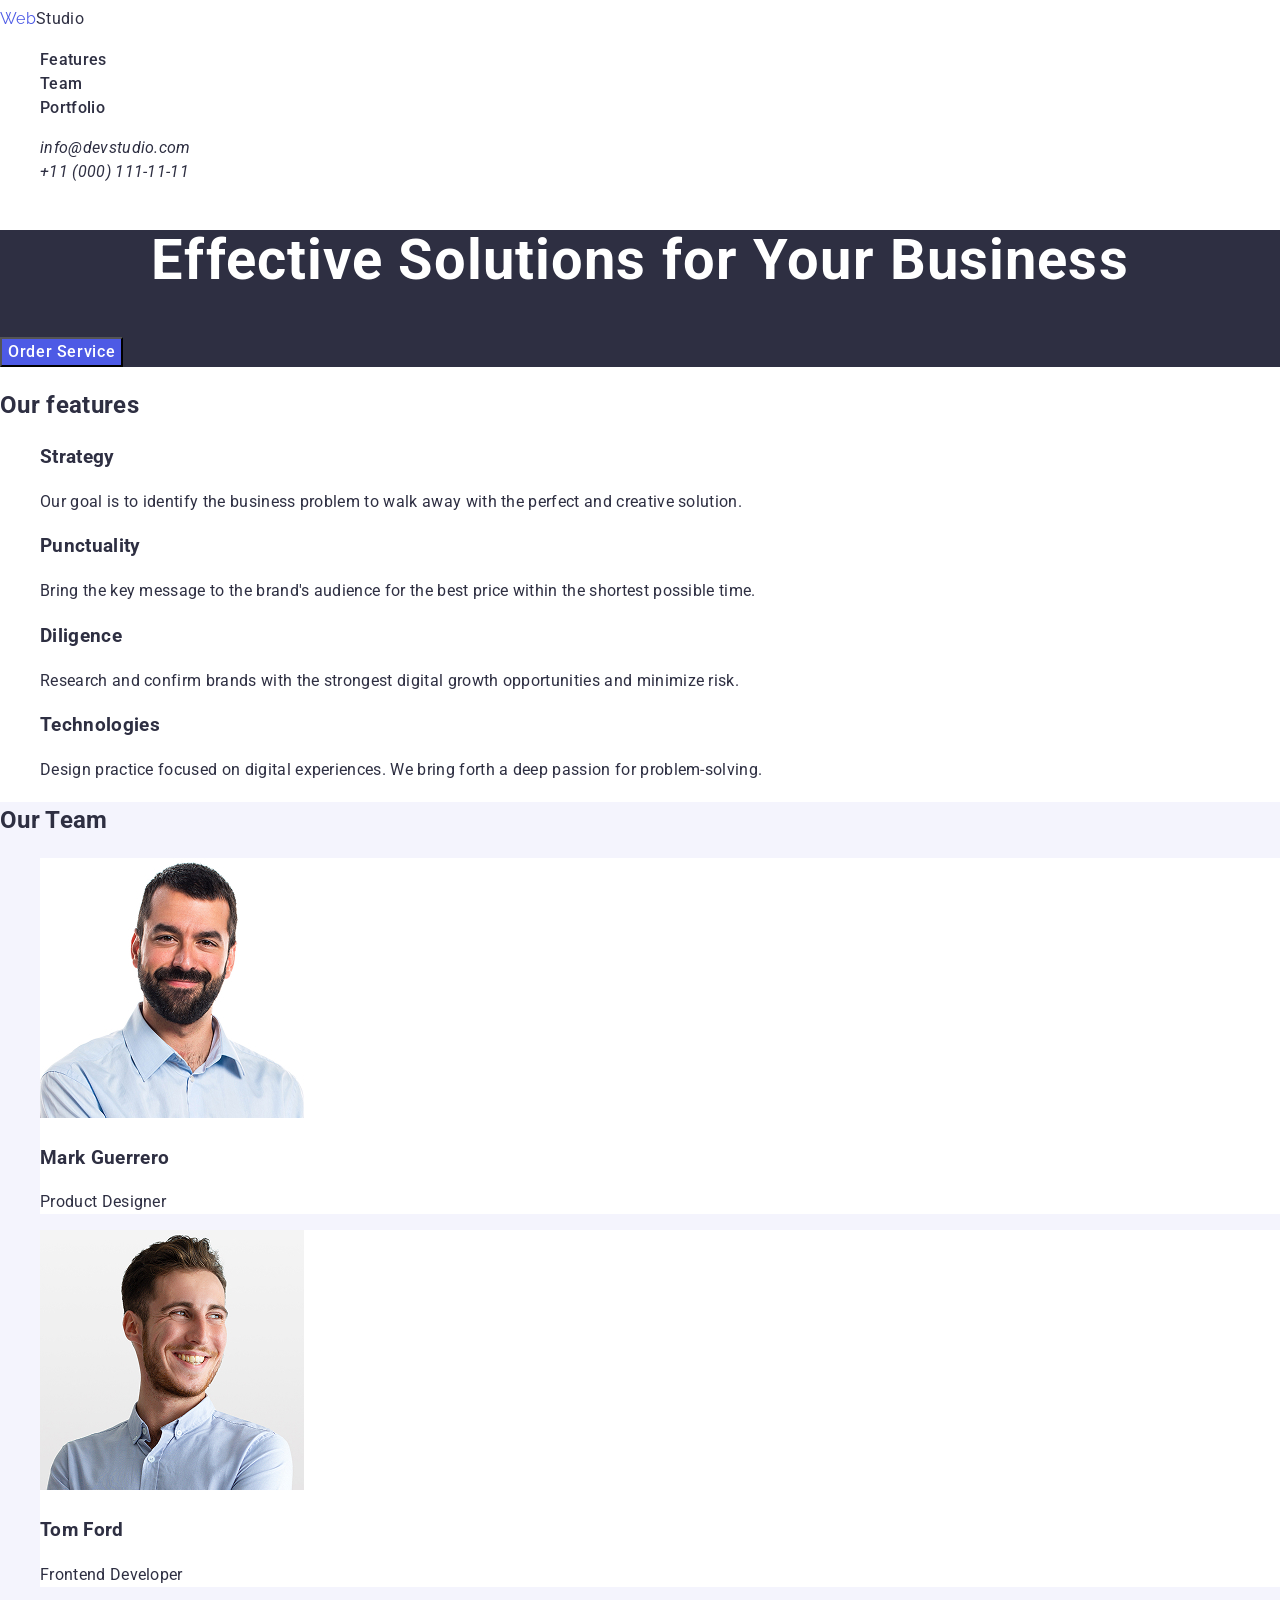
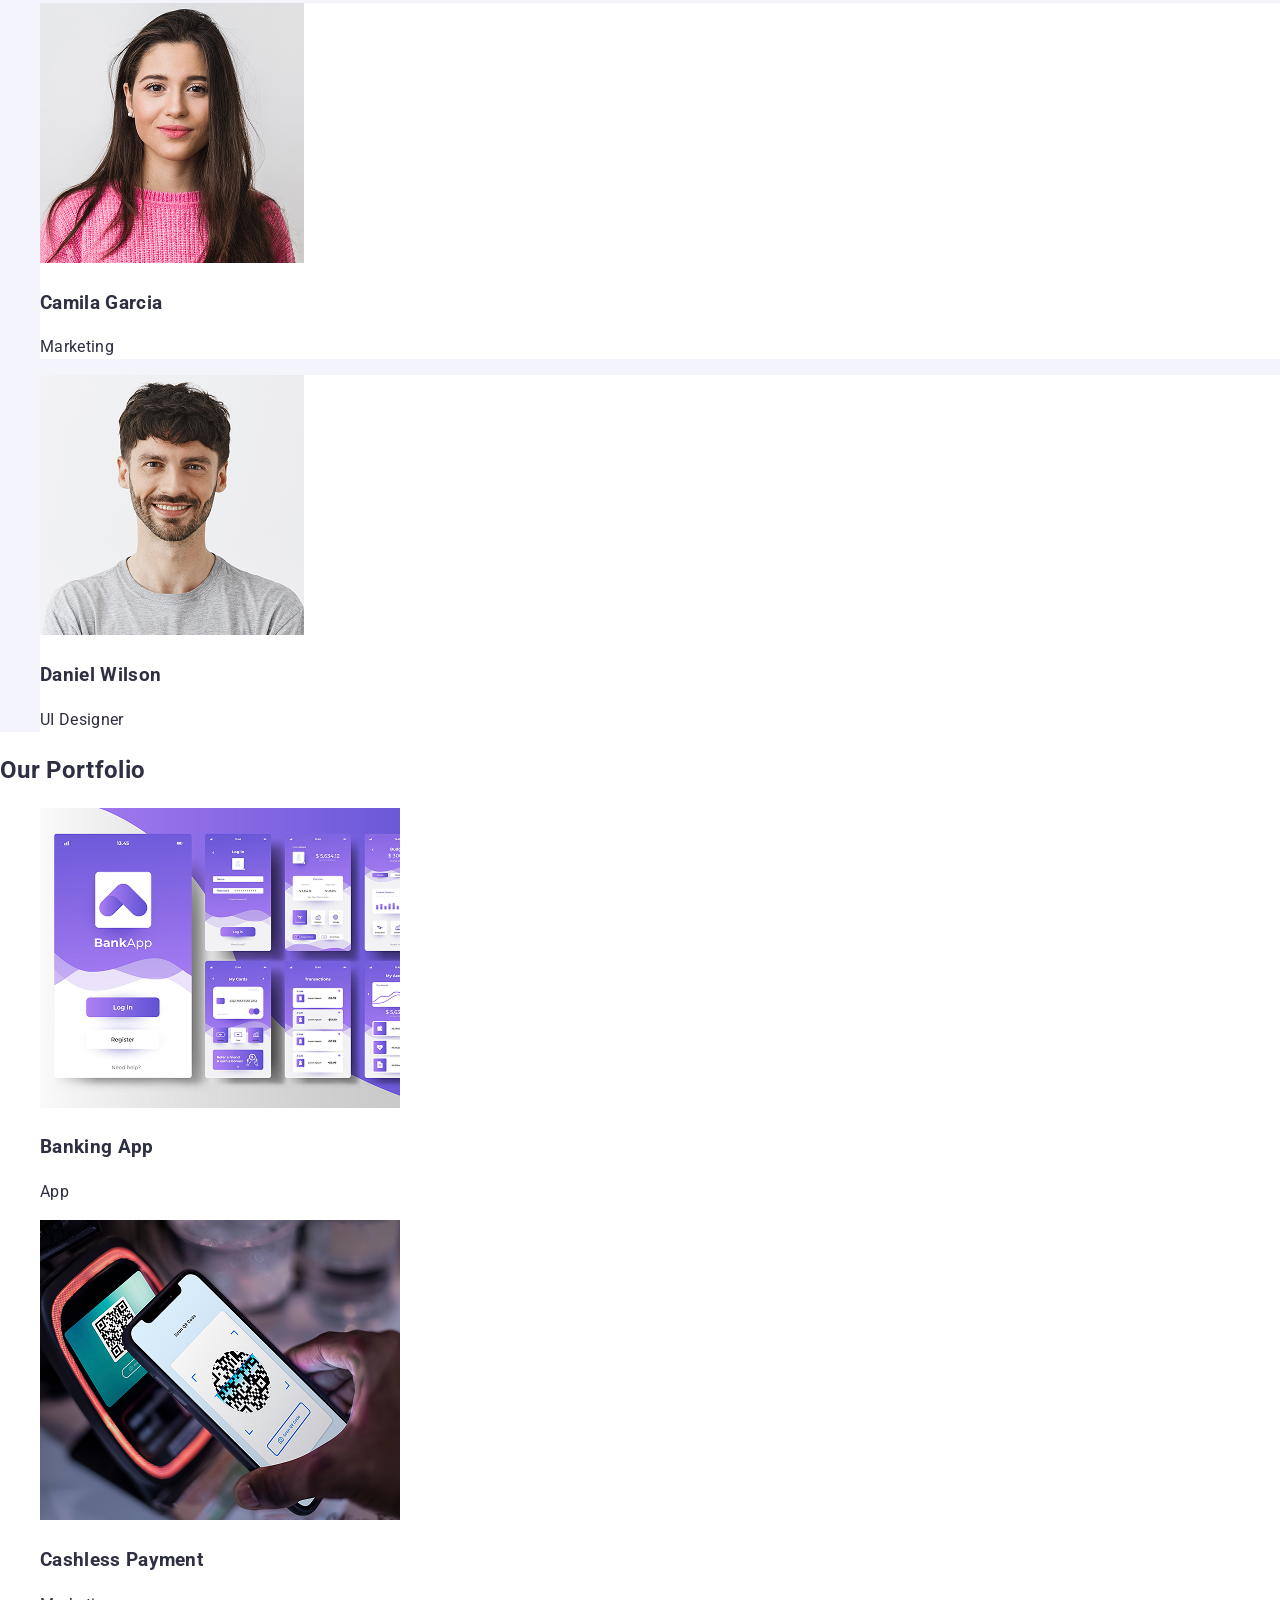
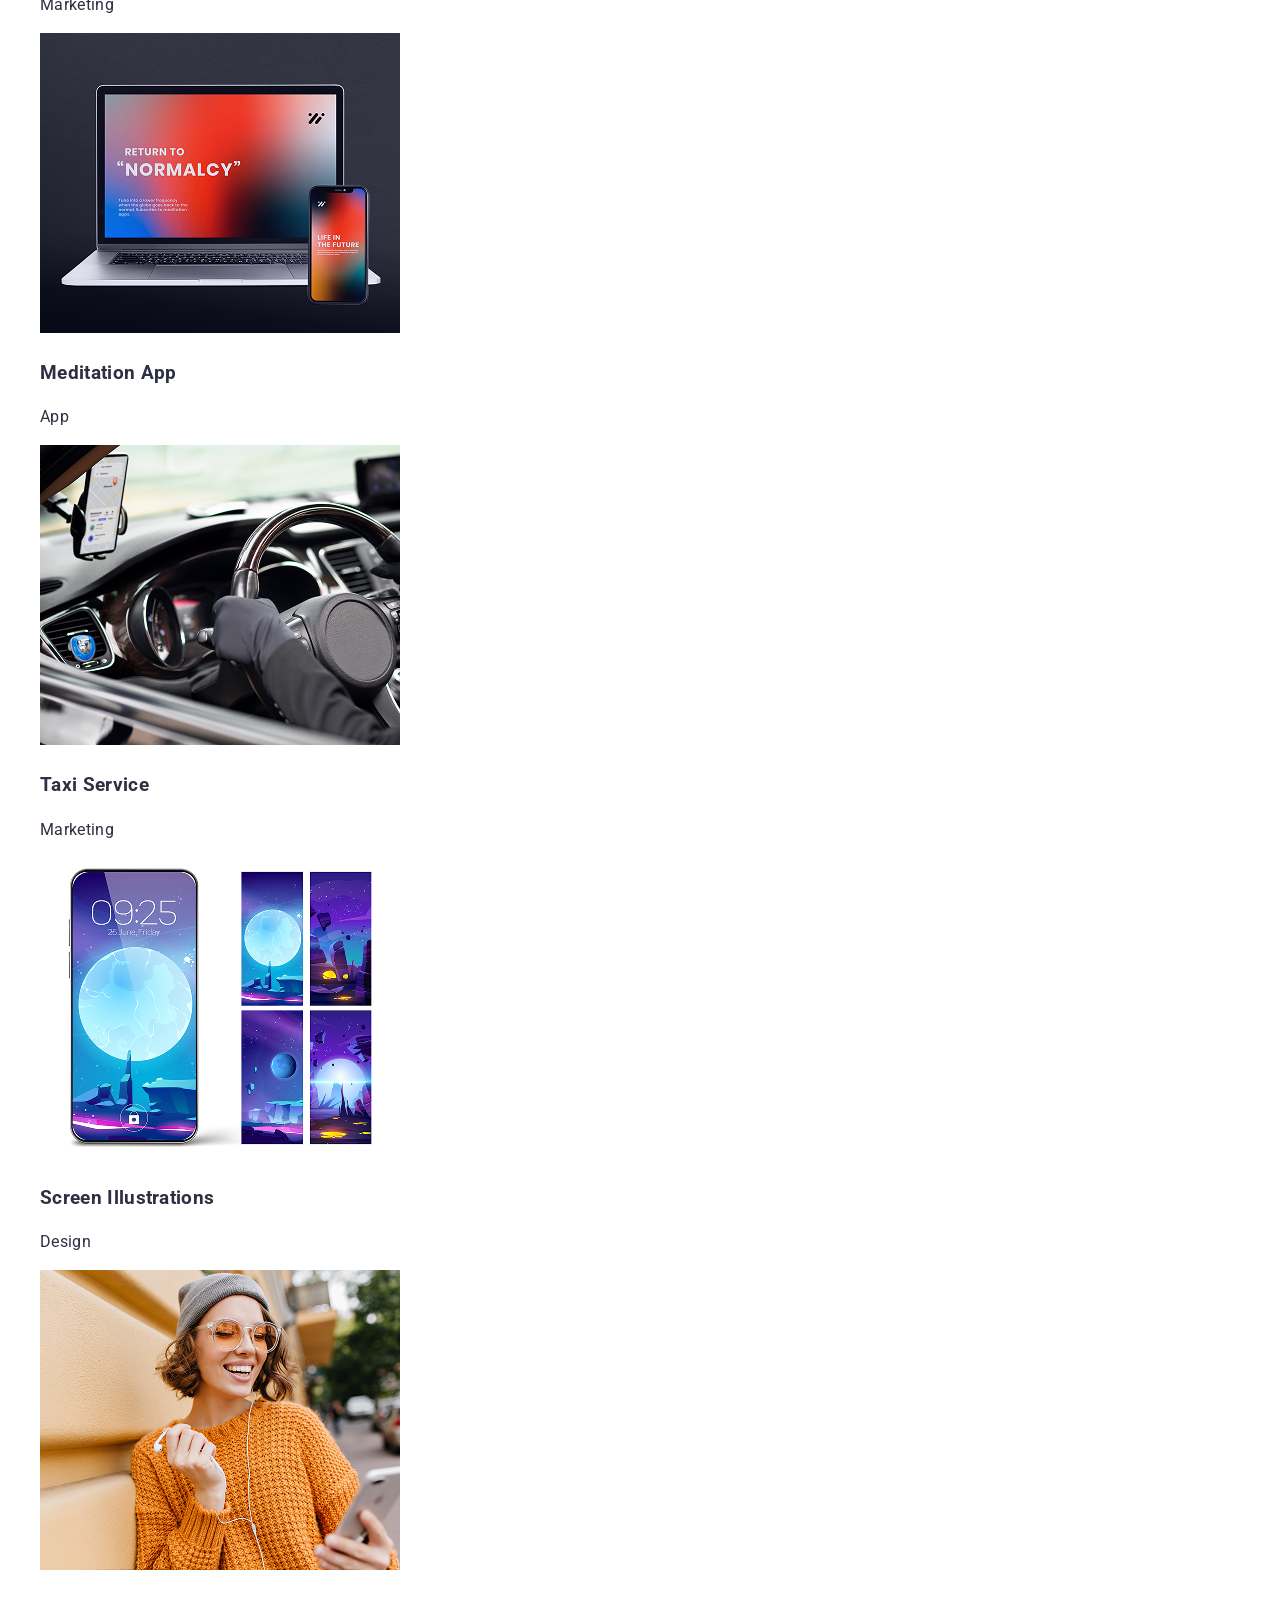
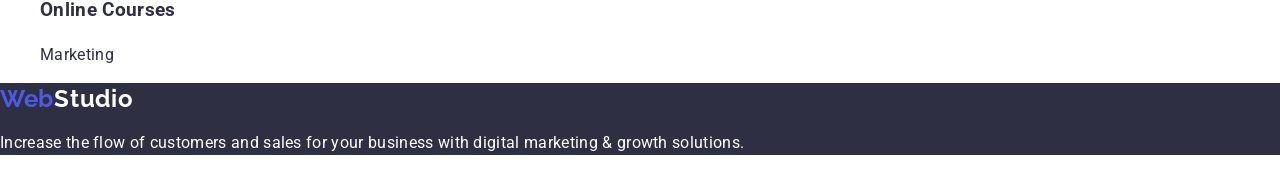
==== index.html @ b010b2d1 "Final HW" ====
<!DOCTYPE html>
<html lang="en">

<head>
    <meta charset="UTF-8">
    <meta name="viewport" content="width=device-width, initial-scale=1.0" />
    <title>WebStudio</title>

    <link rel="preconnect" href="https://fonts.googleapis.com">
    <link rel="preconnect" href="https://fonts.gstatic.com" crossorigin>
    <link
        href="https://fonts.googleapis.com/css2?family=Raleway:wght@700&family=Roboto:wght@400;500;700;900&display=swap"
        rel="stylesheet">


    <link rel="stylesheet"
        href="https://cdnjs.cloudflare.com/ajax/libs/modern-normalize/2.0.0/modern-normalize.min.css" />

    <link rel="stylesheet" href="./css/main.css" />
</head>

<body class="body">

    <header id="header">

        <a href="./index.html" class="logo"></a>
        <span class="logo-light">Web</span>Studio</a>

        <nav class="navigation">
            <ul>
                <li><a href="#features" class="nav-link">Features</a></li>
                <li><a href="#team" class="nav-link">Team</a></li>
                <li><a href="#portfolio" class="nav-link">Portfolio</a></li>
            </ul>
        </nav>

        <address>
            <ul>
                <li><a href="mailto:info@devstudio.com">info@devstudio.com</a></li>
                <li><a href="tel:+110001111111">+11 (000) 111-11-11</a></li>
            </ul>
        </address>
    </header>

    <main>
        <section id="hero" class="hero-body">
            <h1 class="hero-title">Effective Solutions
                for Your Business</h1>

            <button type="button" class="hero-button">Order Service</button>
        </section>

        <section id="features">
            <h2>Our features</h2>
            <ul>
                <li>
                    <h3>Strategy</h3>
                    <p>Our goal is to identify the business problem to walk away with the perfect and creative solution.
                    </p>
                </li>
                <li>
                    <h3>Punctuality</h3>
                    <p>Bring the key message to the brand's audience for the best price within the shortest possible
                        time.</p>
                </li>
                <li>
                    <h3>Diligence</h3>
                    <p>Research and confirm brands with the strongest digital growth opportunities and minimize risk.
                    </p>
                </li>
                <li>
                    <h3>Technologies</h3>
                    <p>Design practice focused on digital experiences. We bring forth a deep passion for
                        problem-solving.</p>
                </li>
            </ul>
        </section>

        <section id="team" class="team">
            <h2>Our Team</h2>
            <ul>
                <li>
                    <img src="./images/team-1.jpg" alt="Mark Guerrero, Product Designer" width="264">

                    <h3>Mark Guerrero</h3>

                    <p>Product Designer</p>
                </li>
                <li>
                    <img src="./images/team-2.jpg" alt="Tom Ford, Frontend Developer" width="264">

                    <h3>Tom Ford</h3>

                    <p>Frontend Developer</p>
                </li>
                <li>
                    <img src="./images/team-3.jpg" alt="Camila Garcia, Marketing" width="264">

                    <h3>Camila Garcia</h3>

                    <p>Marketing</p>
                </li>
                <li>
                    <img src="./images/team-4.jpg" alt="Daniel Wilson, UI Designer" width="264">

                    <h3>Daniel Wilson</h3>

                    <p>UI Designer</p>
                </li>
            </ul>
        </section>

        <section id="portfolio">
            <h2>Our Portfolio</h2>
            <ul>
                <li>
                    <img src="./images/Portfolio-1.jpg.png" alt="Banking App" width="360" height="300">
                    <h3>Banking App</h3>
                    <p>App</p>
                </li>
                <li>
                    <img src="./images/Portfolio-2.jpg.png" alt="Cashless Payment" width="360" height="300">
                    <h3>Cashless Payment</h3>
                    <p>Marketing</p>
                </li>
                <li>
                    <img src="./images/Portfolio-3.jpg.png" alt="Meditation App" width="360" height="300">
                    <h3>Meditation App</h3>
                    <p>App</p>
                </li>
                <li>
                    <img src="./images/Portfolio-4.jpg.png" alt="Taxi Service" width="360" height="300">
                    <h3>Taxi Service</h3>
                    <p>Marketing</p>
                </li>
                <li>
                    <img src="./images/Portfolio-5.jpg.png" alt="Screen Illustrations" width="360" height="300">
                    <h3>Screen Illustrations</h3>
                    <p>Design</p>
                </li>
                <li>
                    <img src="./images/Portfolio-6.jpg.png" alt="Online Courses" width="360" height="300">
                    <h3>Online Courses</h3>
                    <p>Marketing</p>
                </li>
            </ul>

        </section>
    </main>

    <footer id="footer" class="footer">
        <a href="./index.html" class="logo"><span class="logo-accent">Web</span>Studio</a>

        <p>Increase the flow of customers and sales for your business with digital marketing & growth solutions.</p>
    </footer>

</body>

</html>
---- css/main.css ----
@import './common.css';
@import './header.css';
@import './hero.css';
@import './features.css';
@import './team.css';
@import './portfolio.css';
@import './footer.css';
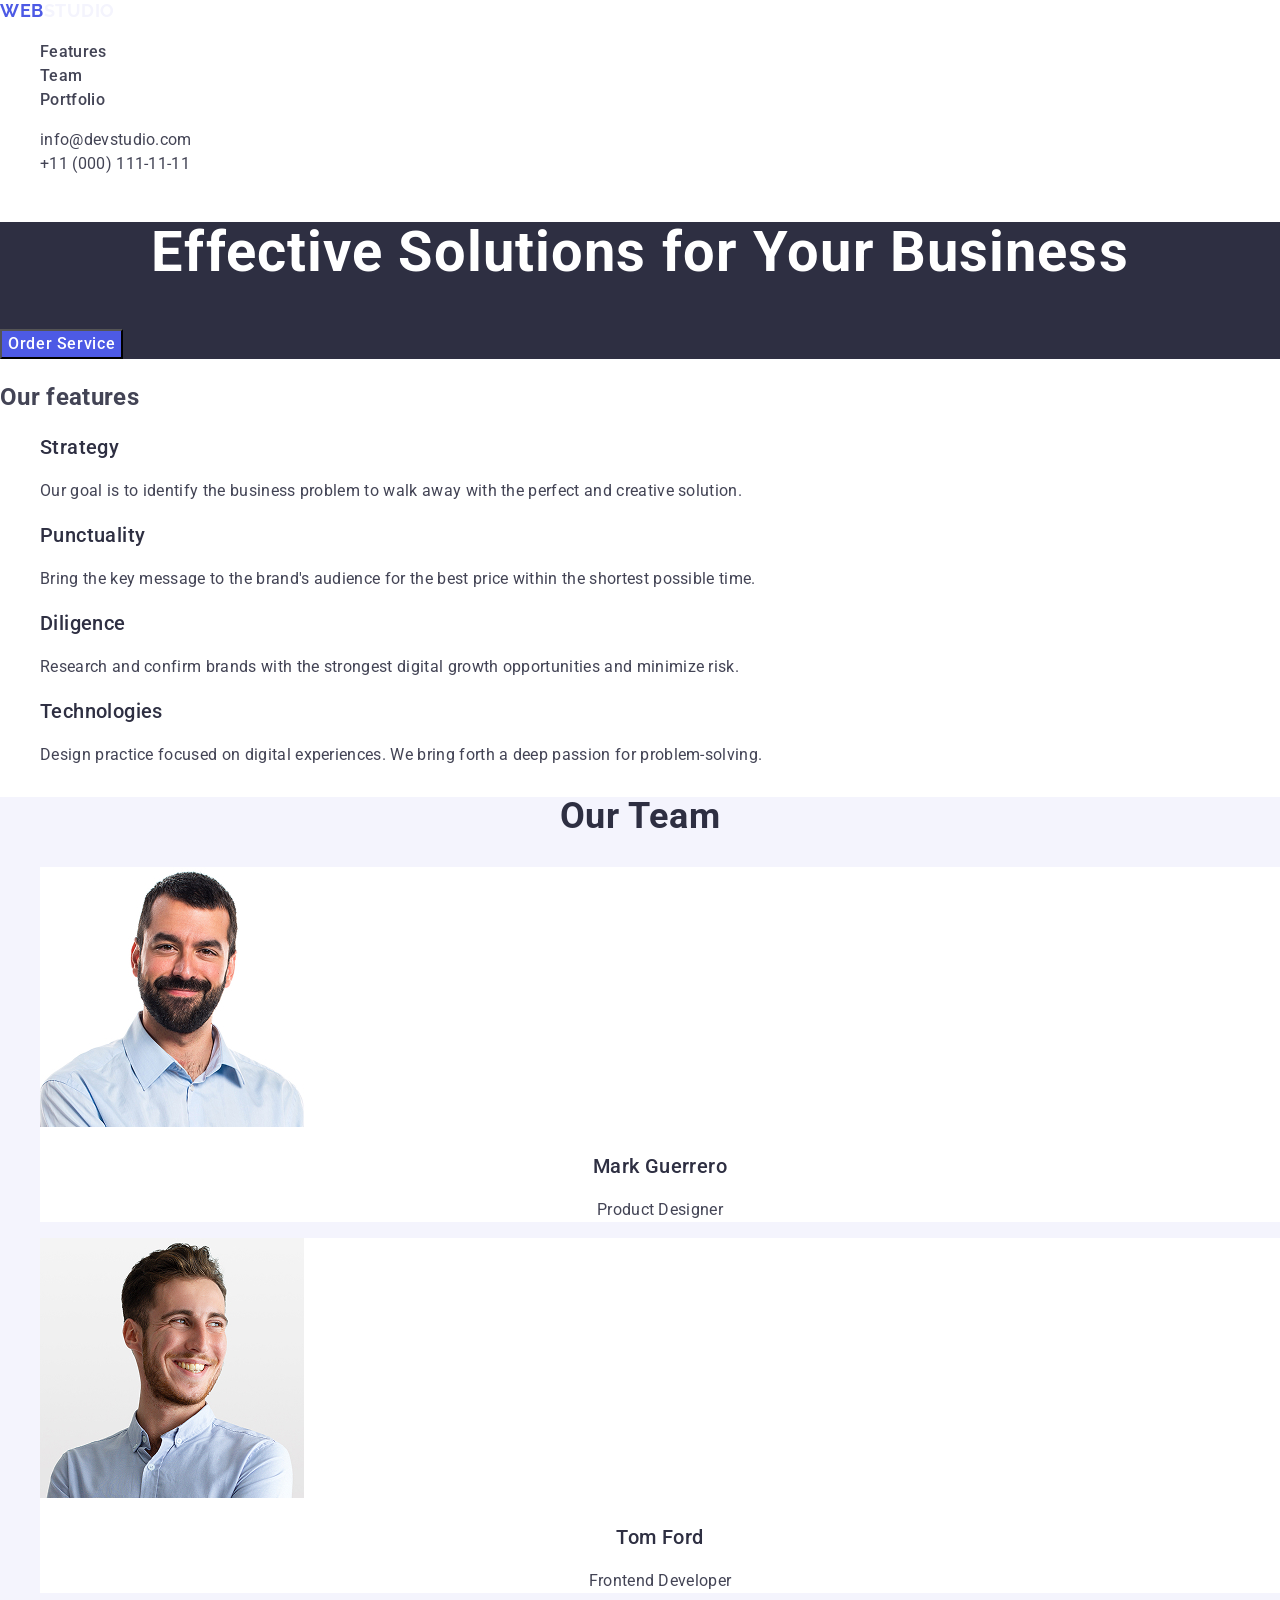
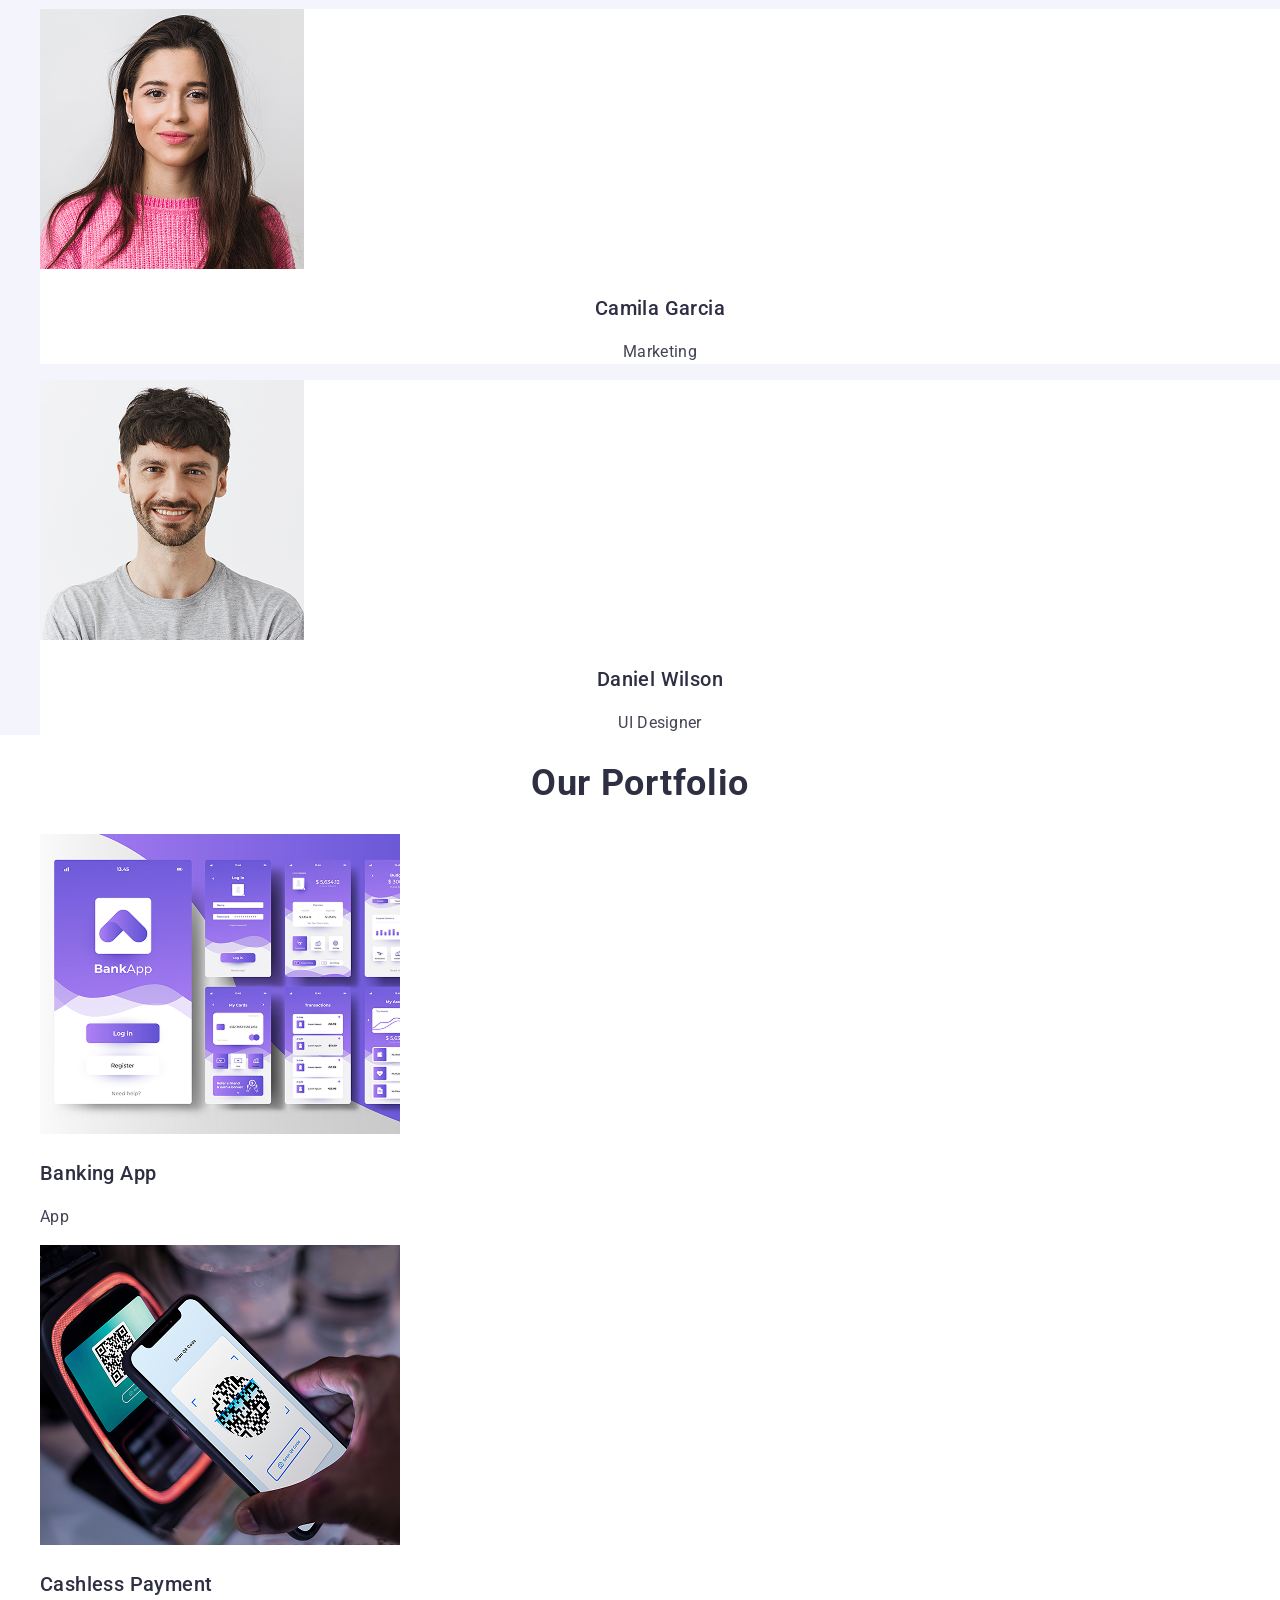
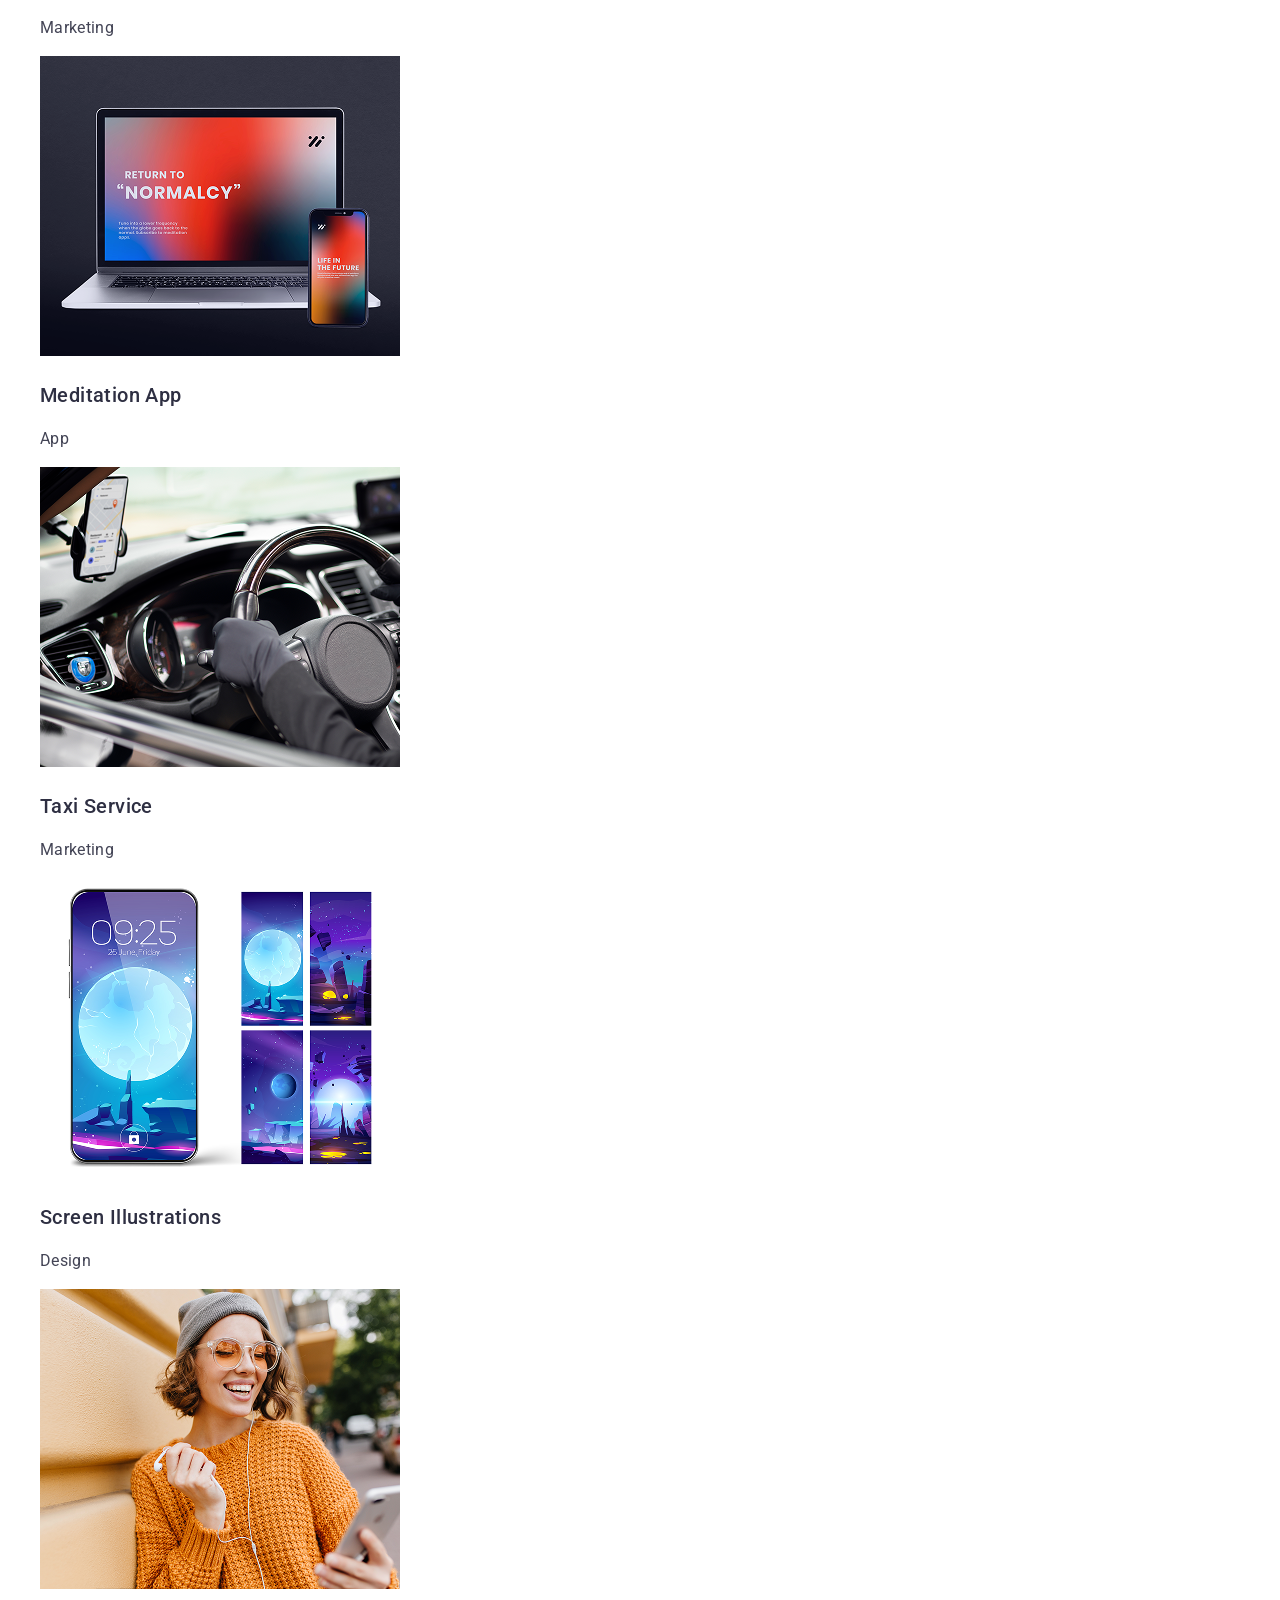
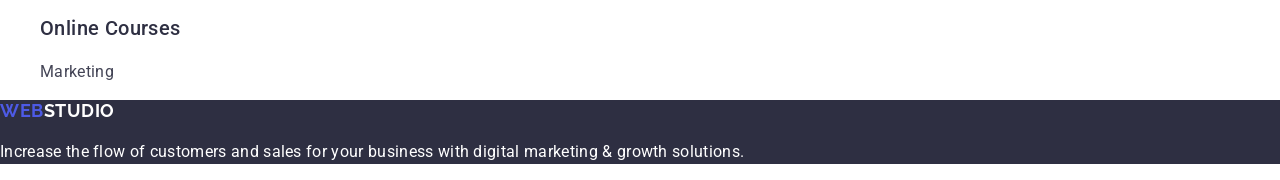
==== commit d14473ed: "Final Home-work" ====
--- a/index.html
+++ b/index.html
@@ -19,12 +19,11 @@
     <link rel="stylesheet" href="./css/main.css" />
 </head>
 
-<body class="body">
+<body>
 
     <header id="header">
 
-        <a href="./index.html" class="logo"></a>
-        <span class="logo-light">Web</span>Studio</a>
+        <a href="./index.html" class="logo"><span class="logo-light">Web</span>Studio</a>
 
         <nav class="navigation">
             <ul>
@@ -54,94 +53,98 @@
             <h2>Our features</h2>
             <ul>
                 <li>
-                    <h3>Strategy</h3>
-                    <p>Our goal is to identify the business problem to walk away with the perfect and creative solution.
+                    <h3 class="block-title">Strategy</h3>
+                    <p class="block-text">Our goal is to identify the business problem to walk away with the perfect and
+                        creative solution.
                     </p>
                 </li>
                 <li>
-                    <h3>Punctuality</h3>
-                    <p>Bring the key message to the brand's audience for the best price within the shortest possible
+                    <h3 class="block-title">Punctuality</h3>
+                    <p class="block-text">Bring the key message to the brand's audience for the best price within the
+                        shortest possible
                         time.</p>
                 </li>
                 <li>
-                    <h3>Diligence</h3>
-                    <p>Research and confirm brands with the strongest digital growth opportunities and minimize risk.
+                    <h3 class="block-title">Diligence</h3>
+                    <p class="block-text">Research and confirm brands with the strongest digital growth opportunities
+                        and minimize risk.
                     </p>
                 </li>
                 <li>
-                    <h3>Technologies</h3>
-                    <p>Design practice focused on digital experiences. We bring forth a deep passion for
+                    <h3 class="block-title">Technologies</h3>
+                    <p class="block-text">Design practice focused on digital experiences. We bring forth a deep passion
+                        for
                         problem-solving.</p>
                 </li>
             </ul>
         </section>
 
-        <section id="team" class="team">
-            <h2>Our Team</h2>
+        <section class="team">
+            <h2 class="section-title">Our Team</h2>
             <ul>
                 <li>
                     <img src="./images/team-1.jpg" alt="Mark Guerrero, Product Designer" width="264">
 
-                    <h3>Mark Guerrero</h3>
+                    <h3 class="block-title">Mark Guerrero</h3>
 
-                    <p>Product Designer</p>
+                    <p class="block-text">Product Designer</p>
                 </li>
                 <li>
                     <img src="./images/team-2.jpg" alt="Tom Ford, Frontend Developer" width="264">
 
-                    <h3>Tom Ford</h3>
+                    <h3 class="block-title">Tom Ford</h3>
 
-                    <p>Frontend Developer</p>
+                    <p class="block-text">Frontend Developer</p>
                 </li>
                 <li>
                     <img src="./images/team-3.jpg" alt="Camila Garcia, Marketing" width="264">
 
-                    <h3>Camila Garcia</h3>
+                    <h3 class="block-title">Camila Garcia</h3>
 
-                    <p>Marketing</p>
+                    <p class="block-text">Marketing</p>
                 </li>
                 <li>
                     <img src="./images/team-4.jpg" alt="Daniel Wilson, UI Designer" width="264">
 
-                    <h3>Daniel Wilson</h3>
+                    <h3 class="block-title">Daniel Wilson</h3>
 
-                    <p>UI Designer</p>
+                    <p class="block-text">UI Designer</p>
                 </li>
             </ul>
         </section>
 
         <section id="portfolio">
-            <h2>Our Portfolio</h2>
+            <h2 class="section-title">Our Portfolio</h2>
             <ul>
                 <li>
                     <img src="./images/Portfolio-1.jpg.png" alt="Banking App" width="360" height="300">
-                    <h3>Banking App</h3>
-                    <p>App</p>
+                    <h3 class="block-title">Banking App</h3>
+                    <p class="block-text">App</p>
                 </li>
                 <li>
                     <img src="./images/Portfolio-2.jpg.png" alt="Cashless Payment" width="360" height="300">
-                    <h3>Cashless Payment</h3>
-                    <p>Marketing</p>
+                    <h3 class="block-title">Cashless Payment</h3>
+                    <p class="block-text">Marketing</p>
                 </li>
                 <li>
                     <img src="./images/Portfolio-3.jpg.png" alt="Meditation App" width="360" height="300">
-                    <h3>Meditation App</h3>
-                    <p>App</p>
+                    <h3 class="block-title">Meditation App</h3>
+                    <p class="block-text">App</p>
                 </li>
                 <li>
                     <img src="./images/Portfolio-4.jpg.png" alt="Taxi Service" width="360" height="300">
-                    <h3>Taxi Service</h3>
-                    <p>Marketing</p>
+                    <h3 class="block-title">Taxi Service</h3>
+                    <p class="block-text">Marketing</p>
                 </li>
                 <li>
                     <img src="./images/Portfolio-5.jpg.png" alt="Screen Illustrations" width="360" height="300">
-                    <h3>Screen Illustrations</h3>
-                    <p>Design</p>
+                    <h3 class="block-title">Screen Illustrations</h3>
+                    <p class="block-text">Design</p>
                 </li>
                 <li>
                     <img src="./images/Portfolio-6.jpg.png" alt="Online Courses" width="360" height="300">
-                    <h3>Online Courses</h3>
-                    <p>Marketing</p>
+                    <h3 class="block-title">Online Courses</h3>
+                    <p class="block-text">Marketing</p>
                 </li>
             </ul>
 
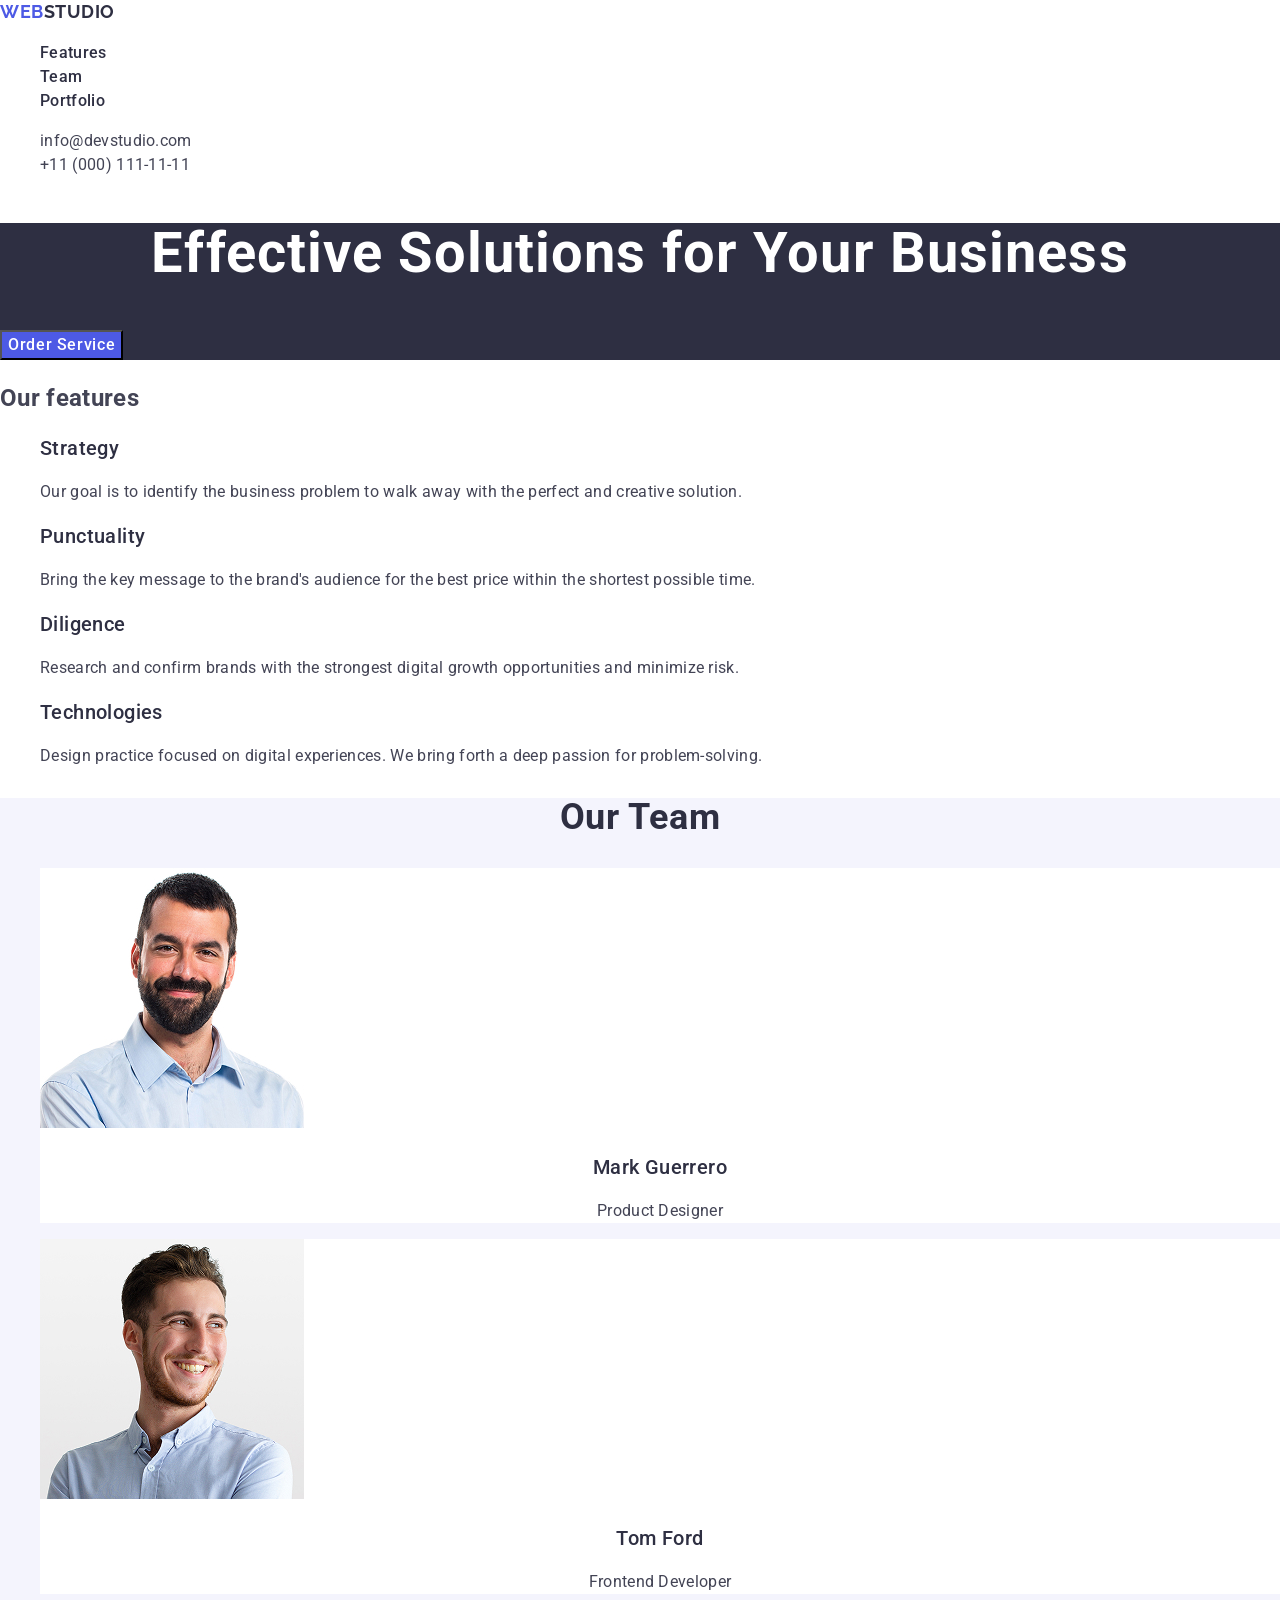
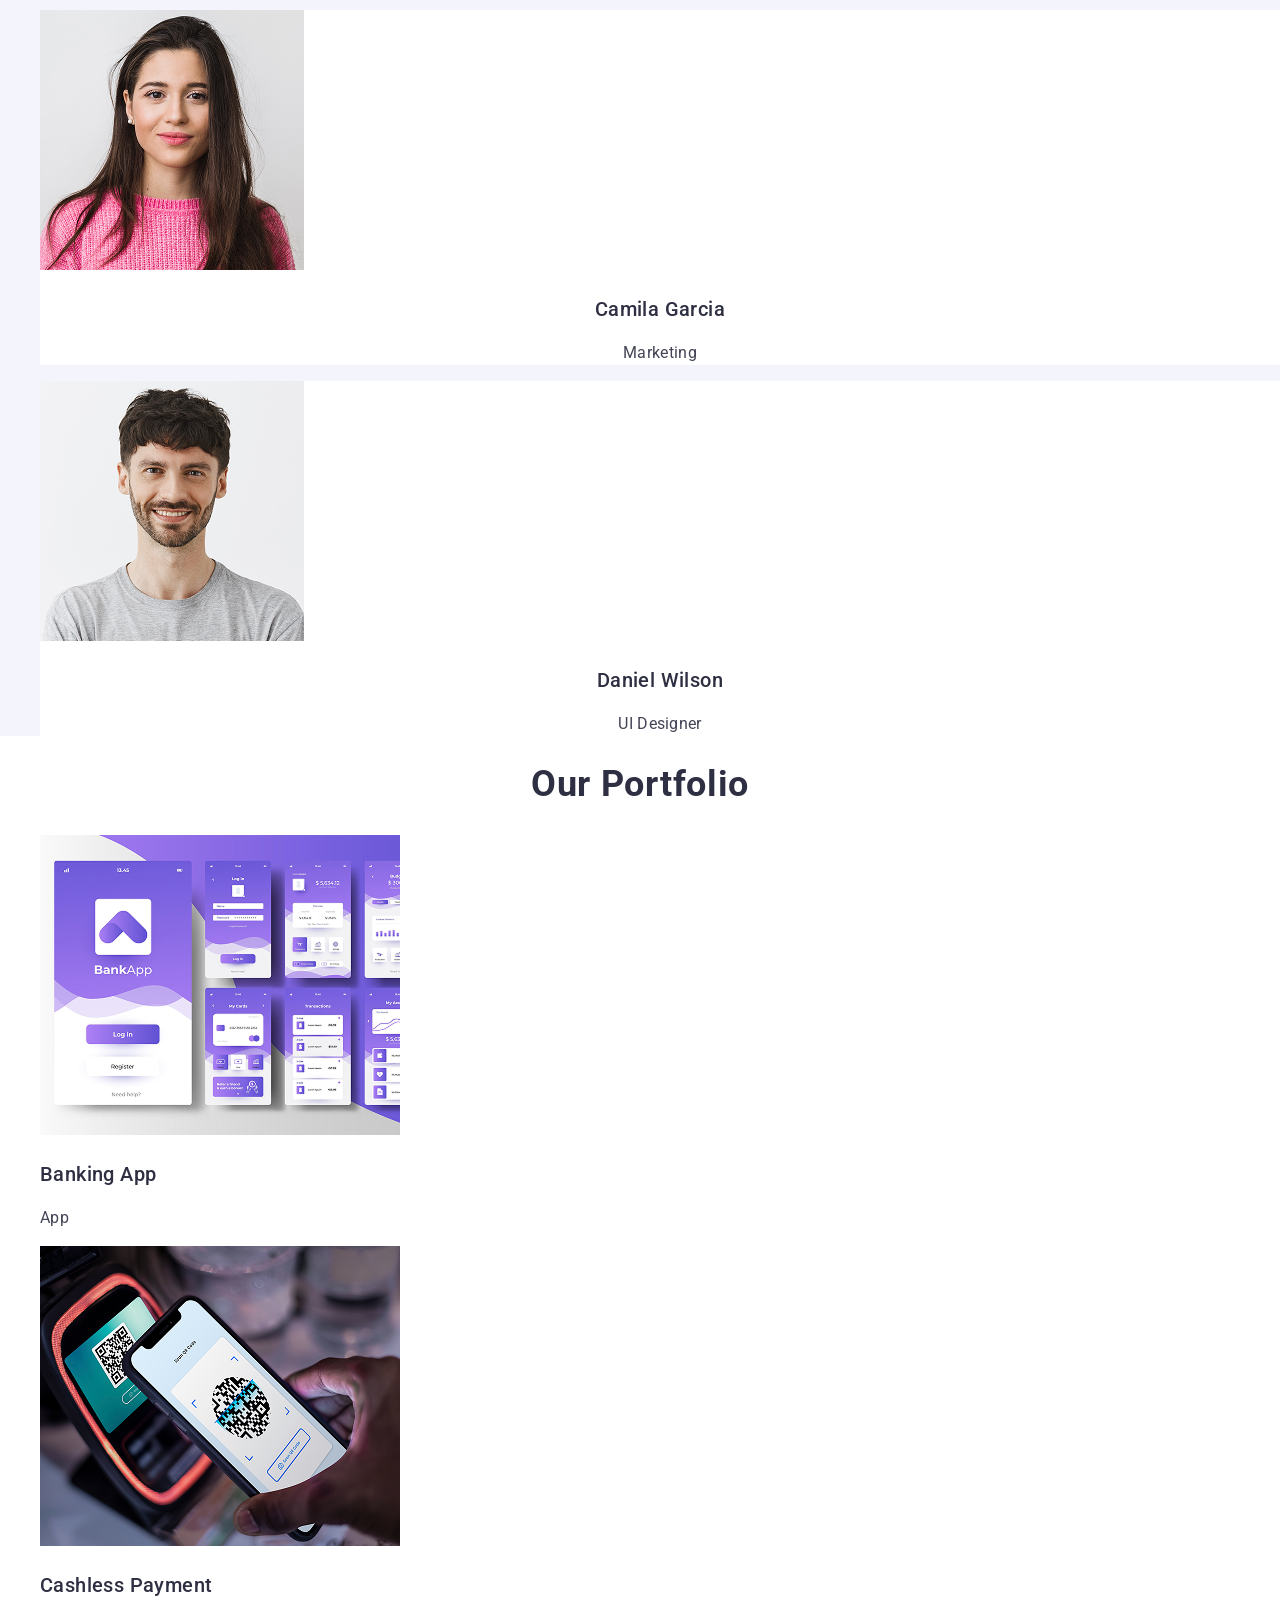
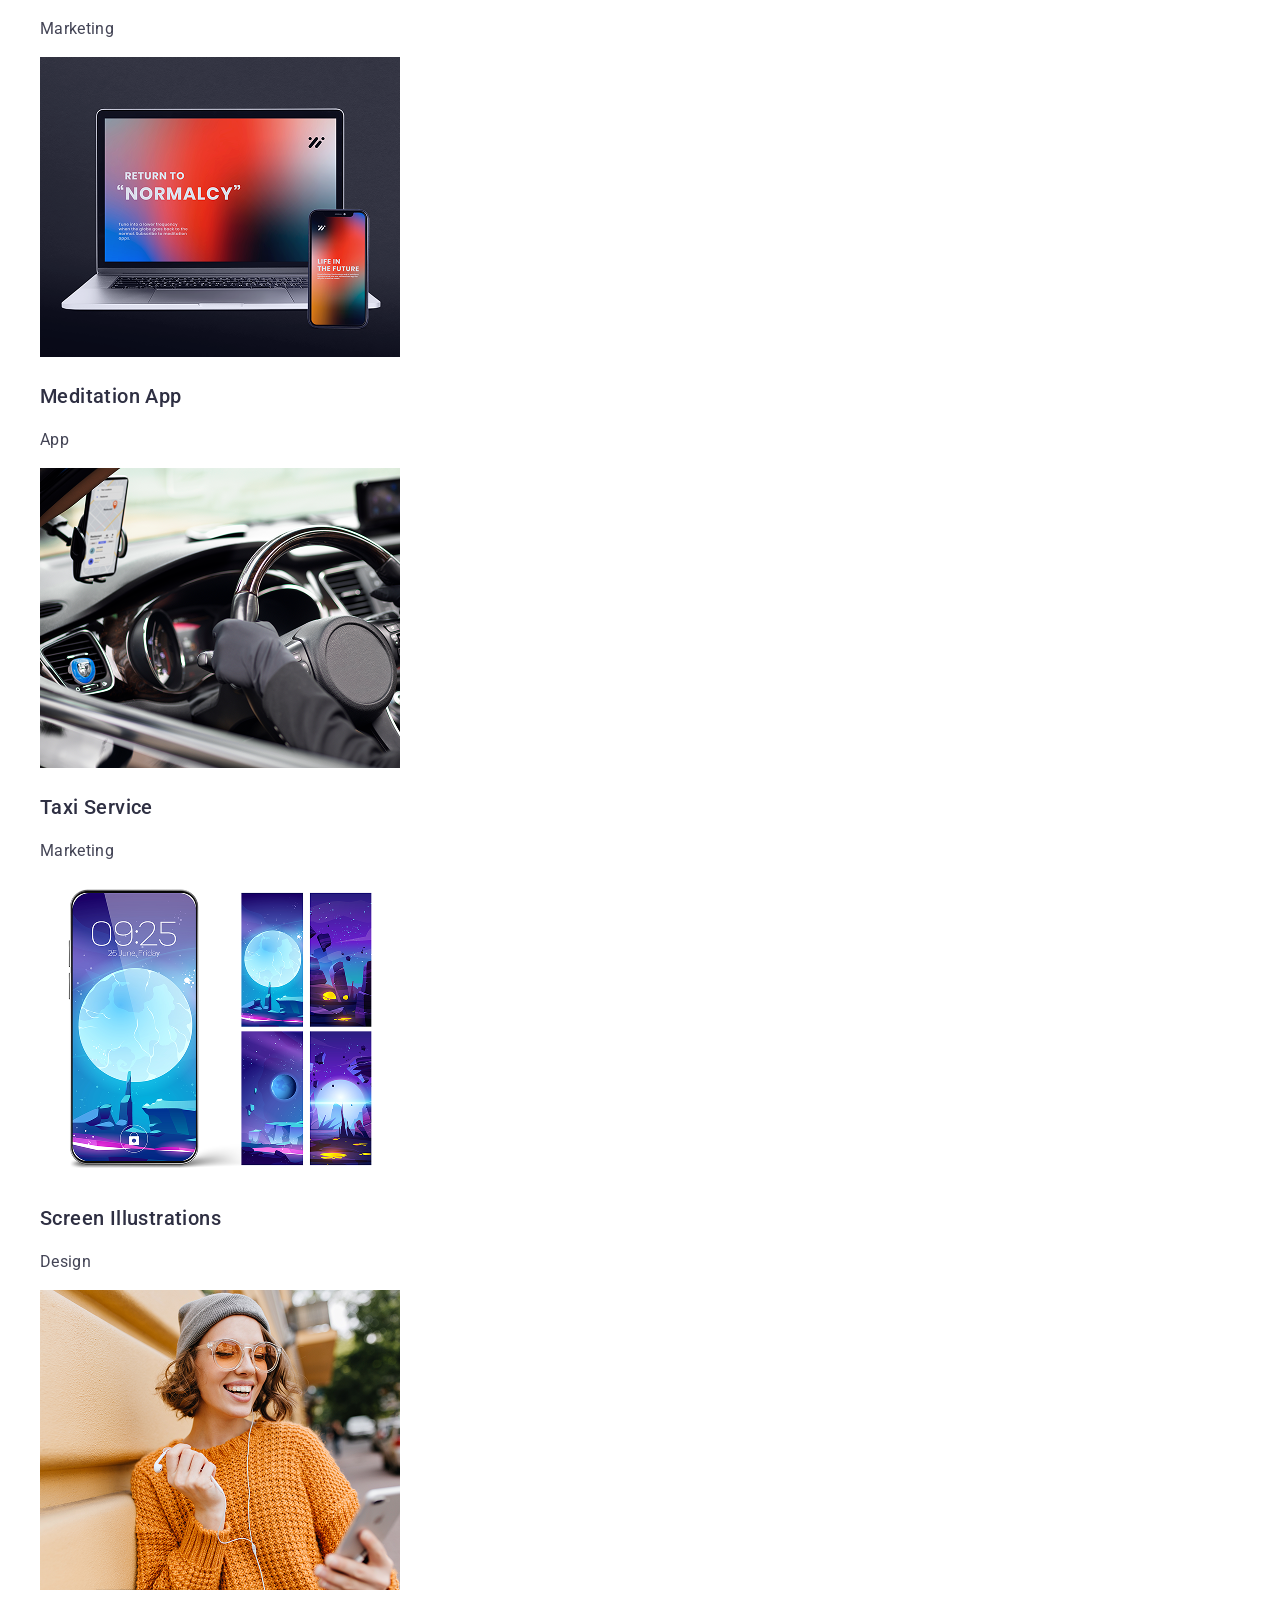
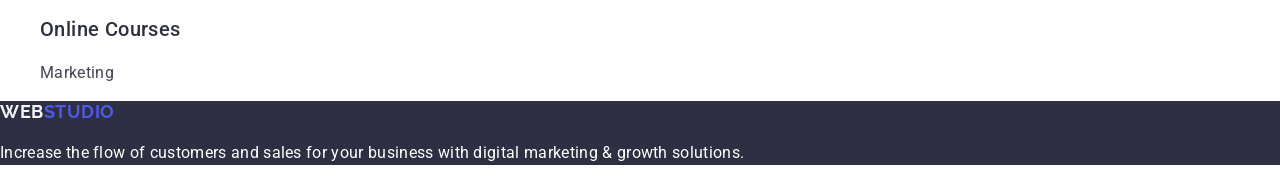
==== commit d3d76946: "Home-Work" ====
--- a/index.html
+++ b/index.html
@@ -79,7 +79,7 @@
             </ul>
         </section>
 
-        <section class="team">
+        <section id="team" class="team">
             <h2 class="section-title">Our Team</h2>
             <ul>
                 <li>
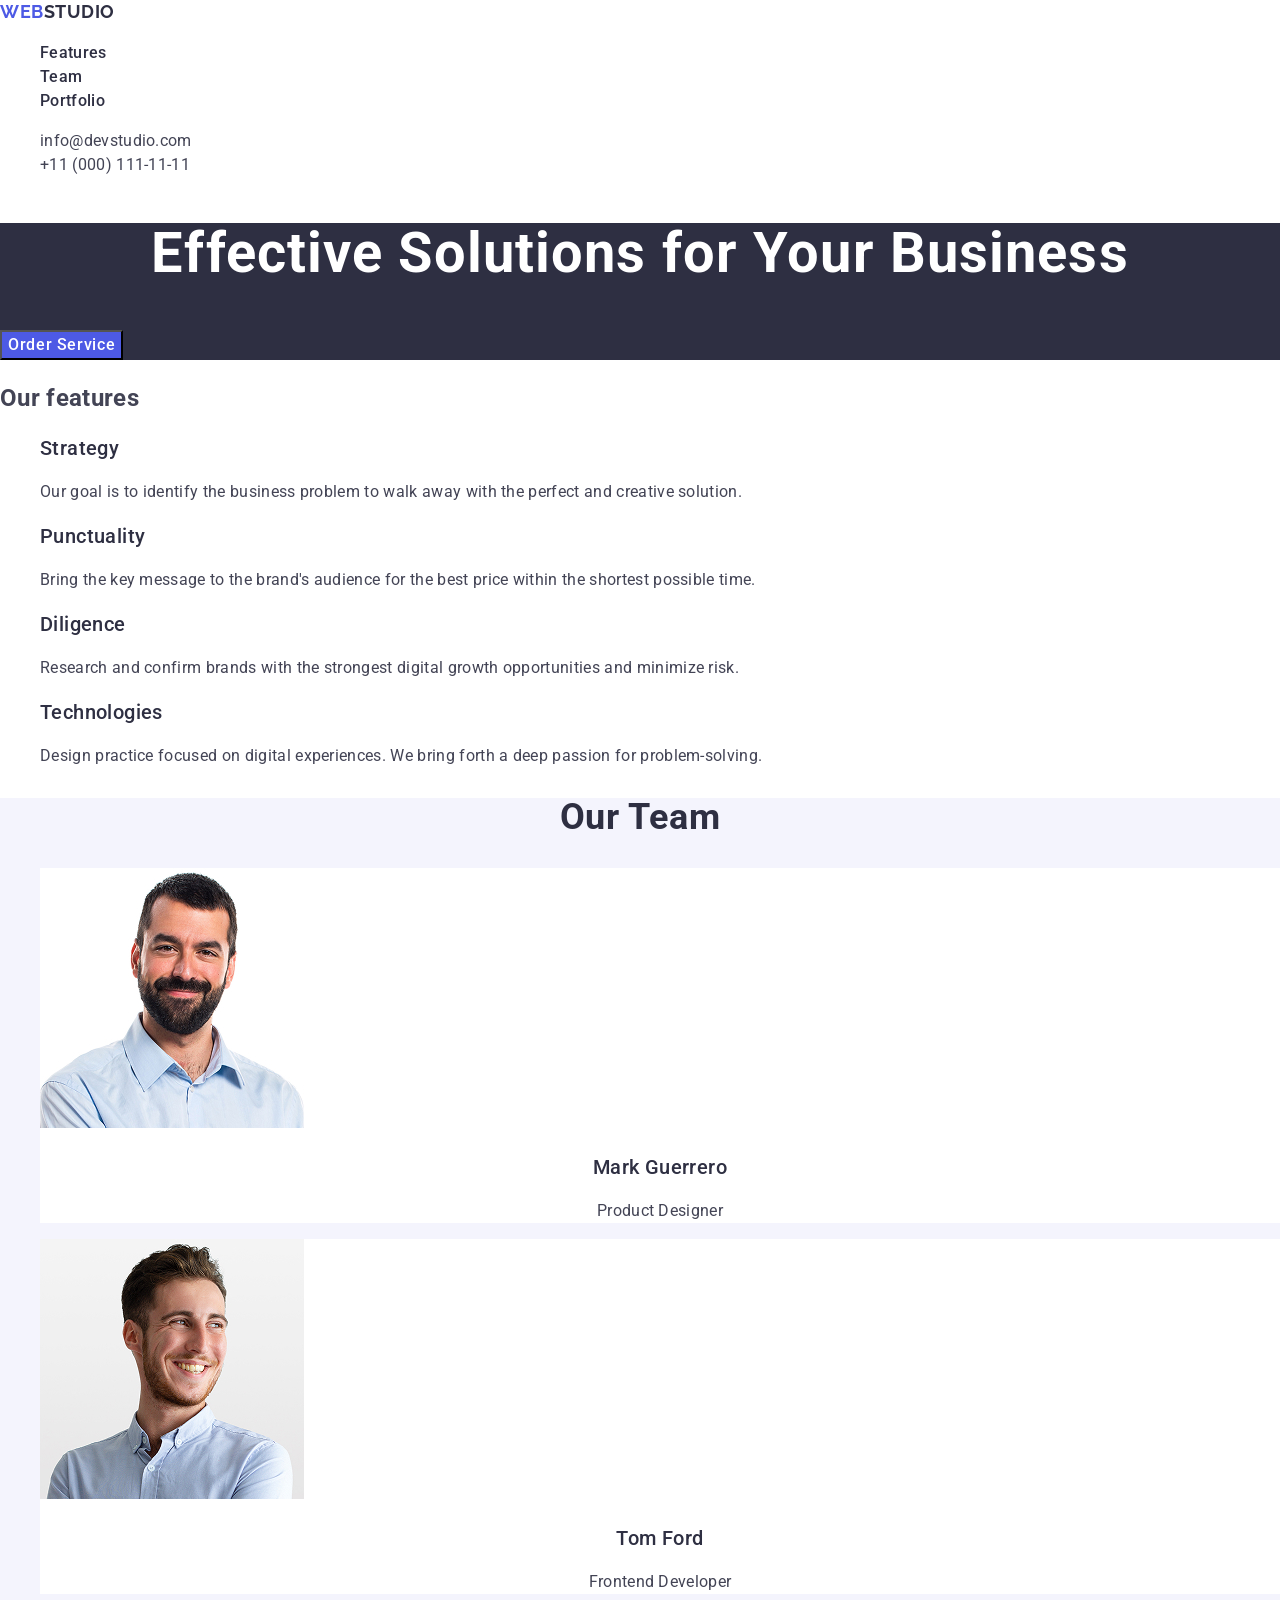
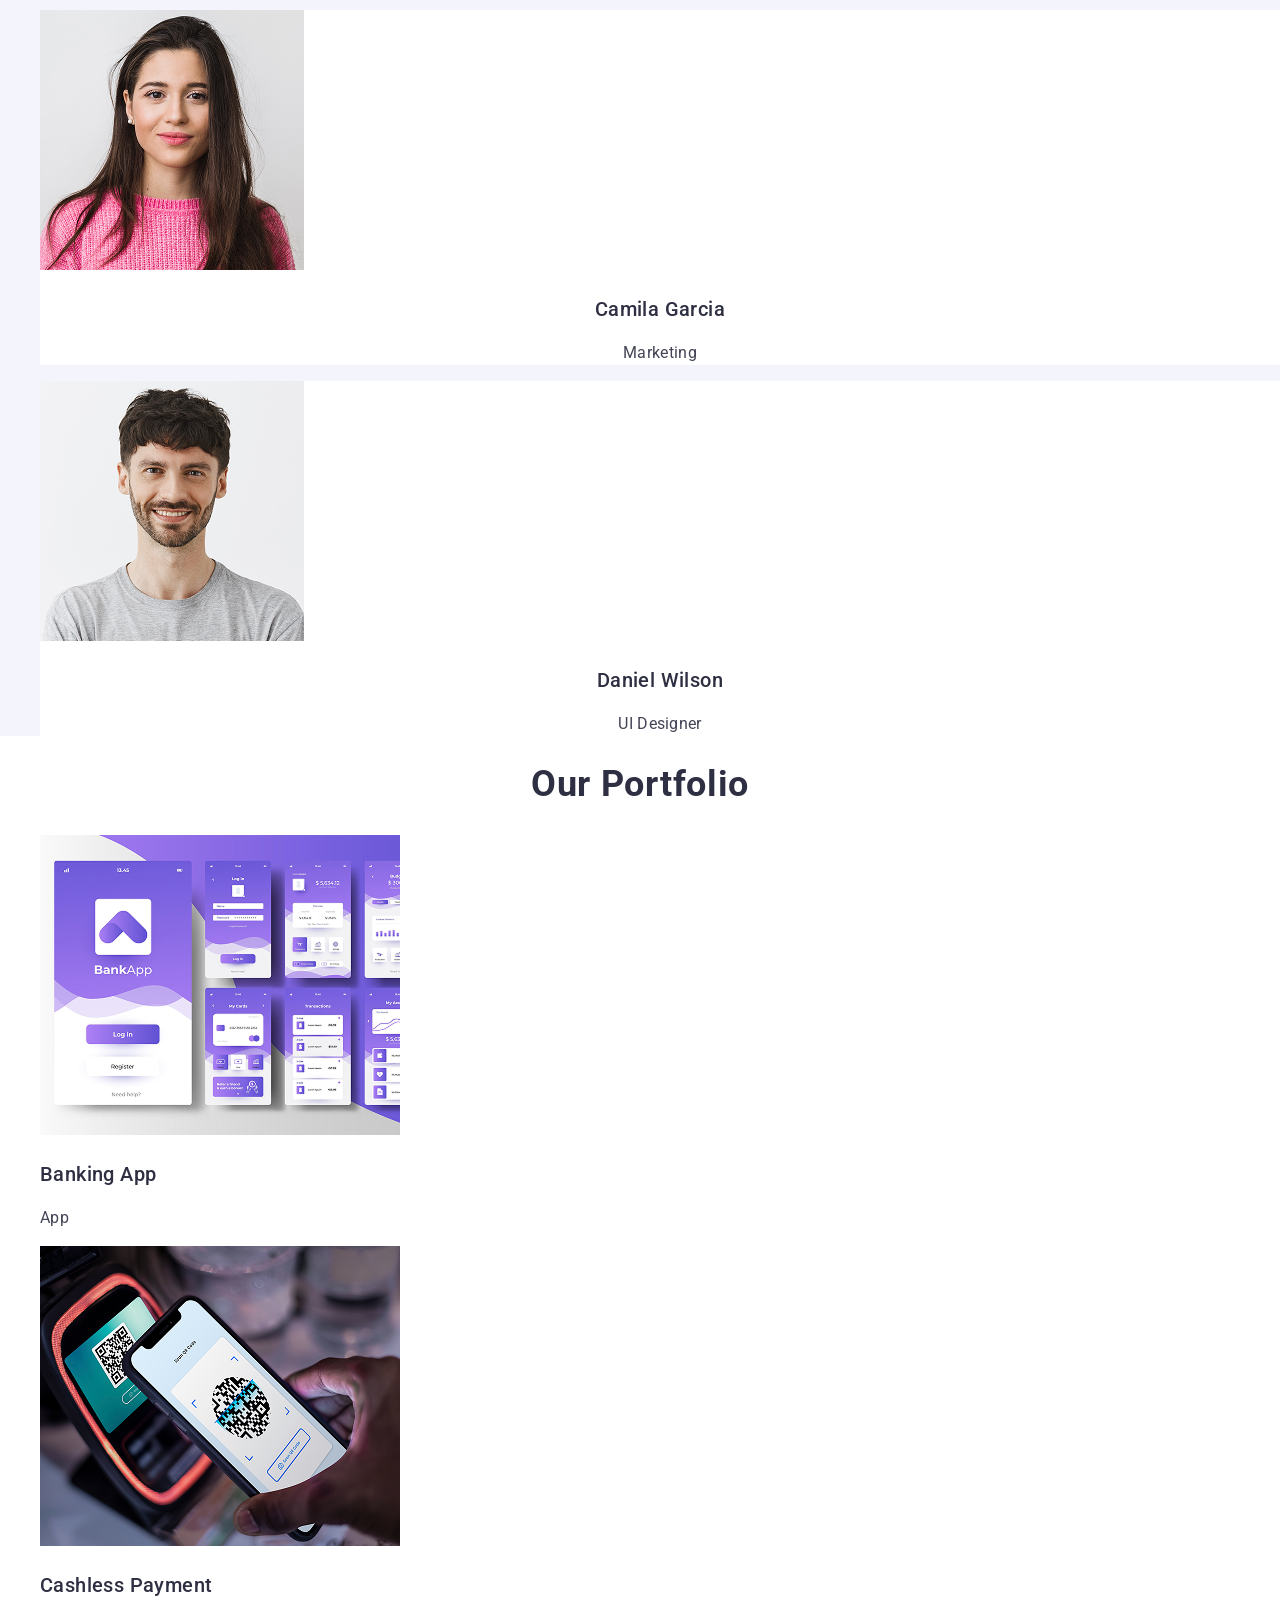
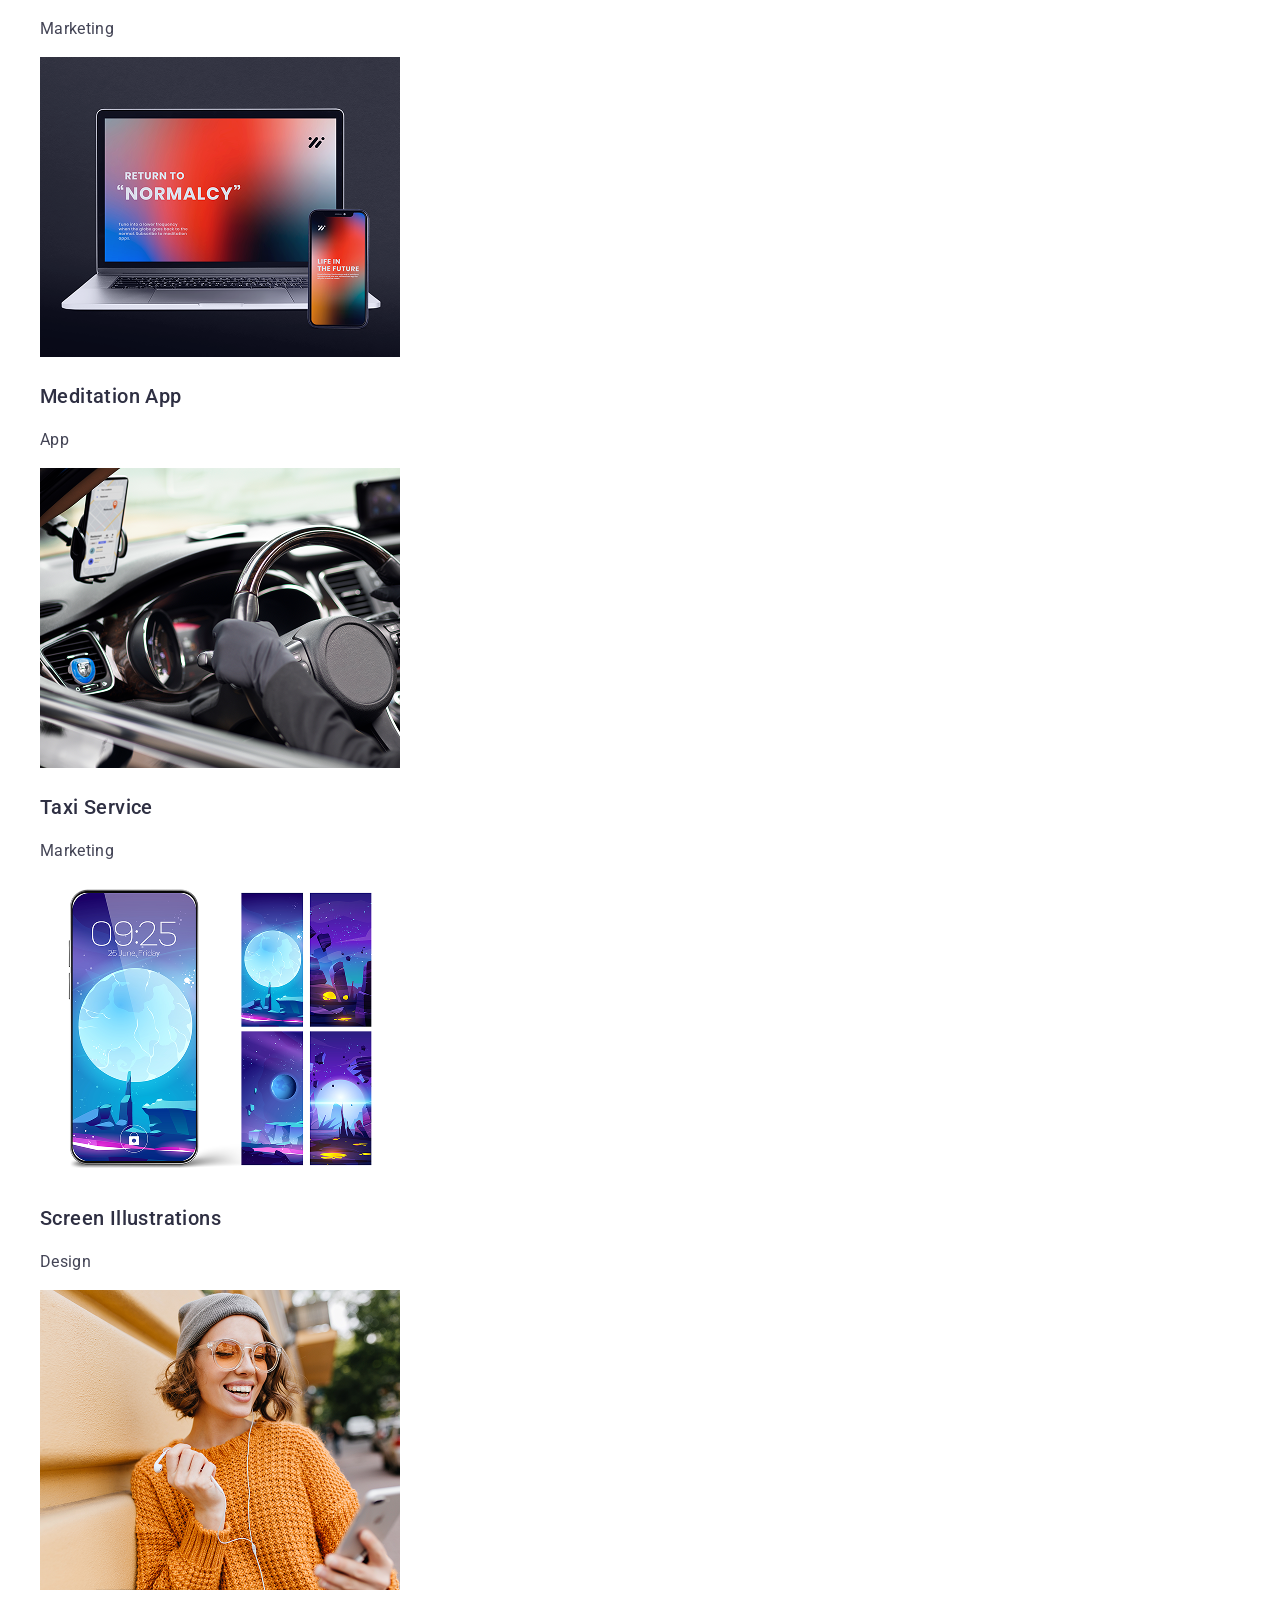
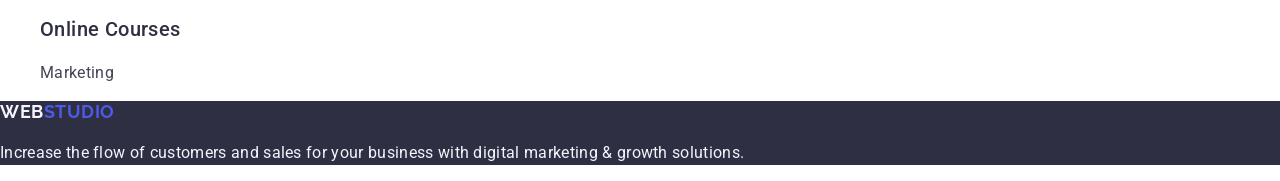
==== commit bc2aff50: "Home-Work" ====
--- a/index.html
+++ b/index.html
@@ -35,8 +35,12 @@
 
         <address>
             <ul>
-                <li><a href="mailto:info@devstudio.com">info@devstudio.com</a></li>
-                <li><a href="tel:+110001111111">+11 (000) 111-11-11</a></li>
+                <li>
+                    <a href="mailto:info@devstudio.com" class="contact-link">info@devstudio.com</a>
+                </li>
+                <li>
+                    <a href="tel:+110001111111" class="contact-link">+11 (000) 111-11-11</a>
+                </li>
             </ul>
         </address>
     </header>
@@ -81,29 +85,29 @@
 
         <section id="team" class="team">
             <h2 class="section-title">Our Team</h2>
-            <ul>
-                <li>
+            <ul class="team-list">
+                <li class="team-item">
                     <img src="./images/team-1.jpg" alt="Mark Guerrero, Product Designer" width="264">
 
                     <h3 class="block-title">Mark Guerrero</h3>
 
                     <p class="block-text">Product Designer</p>
                 </li>
-                <li>
+                <li class="team-item">
                     <img src="./images/team-2.jpg" alt="Tom Ford, Frontend Developer" width="264">
 
                     <h3 class="block-title">Tom Ford</h3>
 
                     <p class="block-text">Frontend Developer</p>
                 </li>
-                <li>
+                <li class="team-item">
                     <img src="./images/team-3.jpg" alt="Camila Garcia, Marketing" width="264">
 
                     <h3 class="block-title">Camila Garcia</h3>
 
                     <p class="block-text">Marketing</p>
                 </li>
-                <li>
+                <li class="team-item">
                     <img src="./images/team-4.jpg" alt="Daniel Wilson, UI Designer" width="264">
 
                     <h3 class="block-title">Daniel Wilson</h3>
@@ -152,9 +156,13 @@
     </main>
 
     <footer id="footer" class="footer">
-        <a href="./index.html" class="logo"><span class="logo-accent">Web</span>Studio</a>
+        <div class="container">
 
-        <p>Increase the flow of customers and sales for your business with digital marketing & growth solutions.</p>
+            <a href="./index.html" class="logo"><span class="logo-accent">Web</span>Studio</a>
+
+            <p class="footer-text">Increase the flow of customers and sales for your business with digital marketing &
+                growth solutions.</p>
+        </div>
     </footer>
 
 </body>
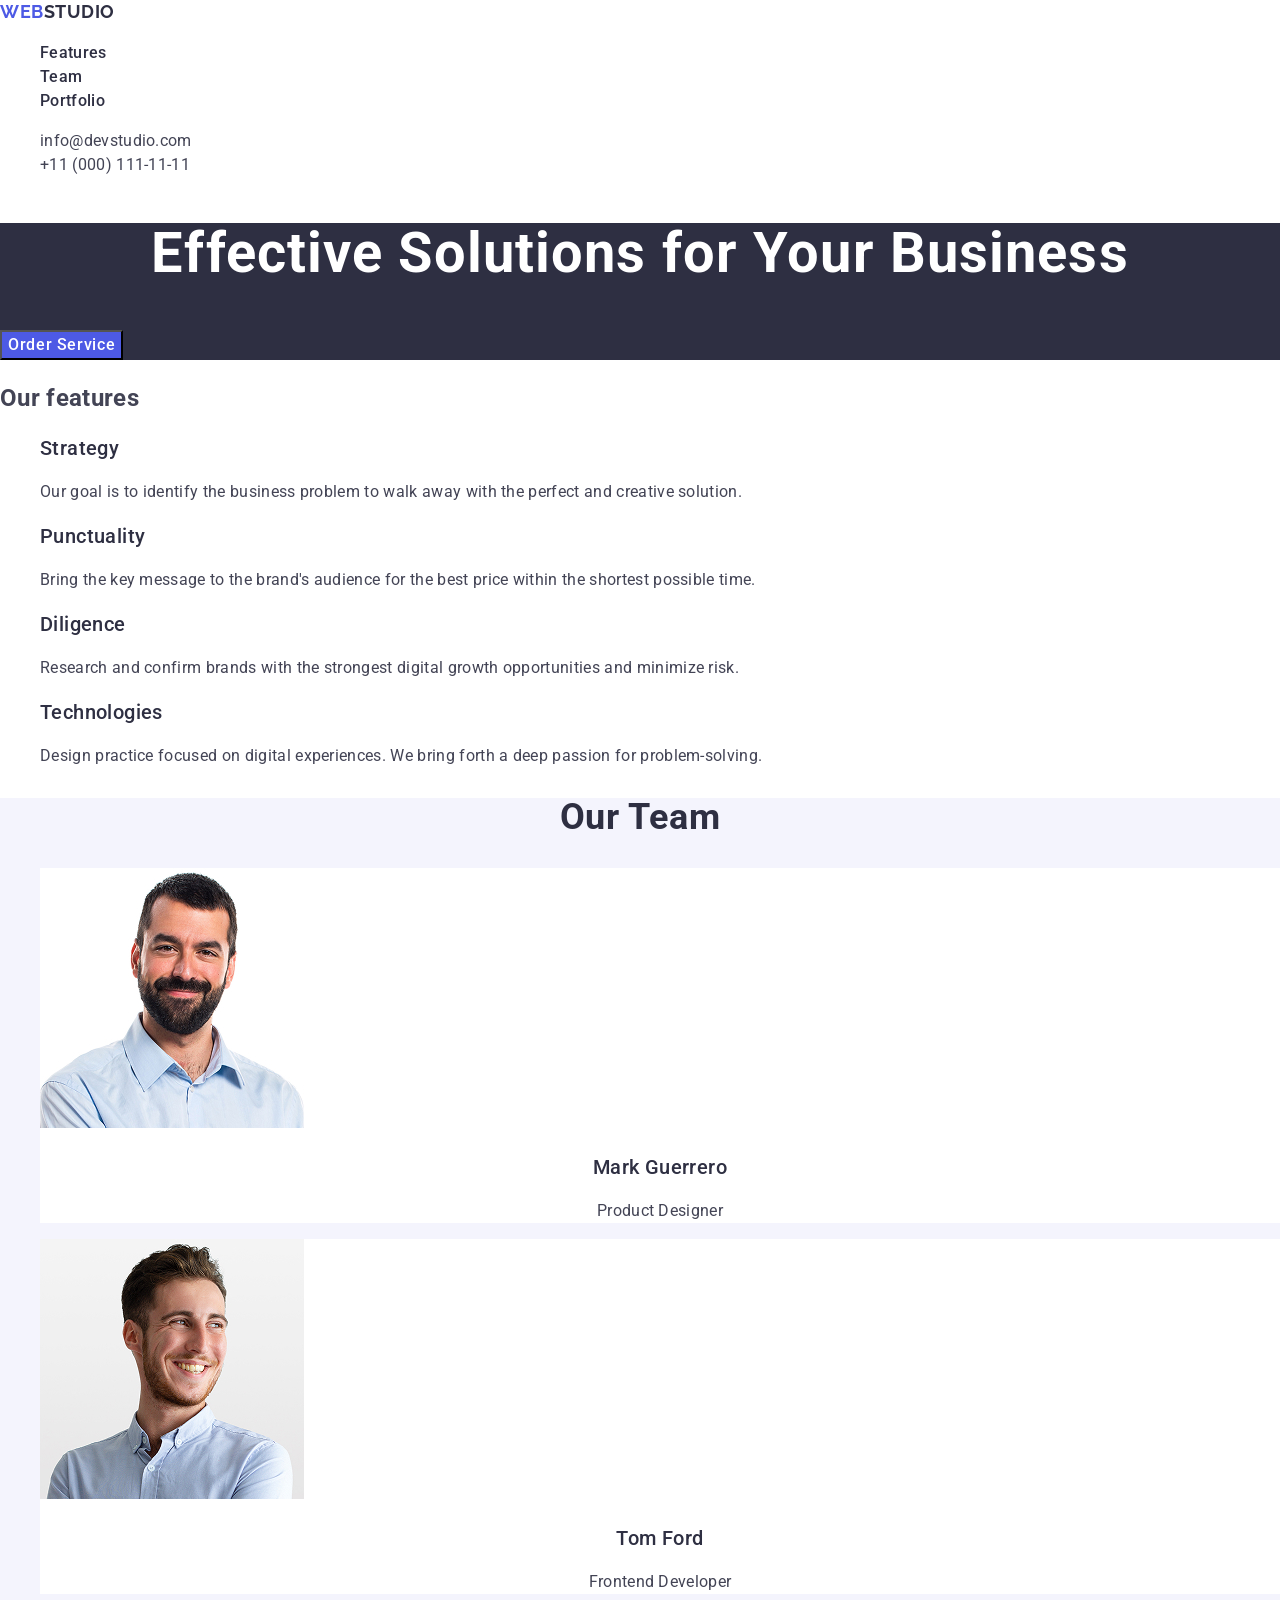
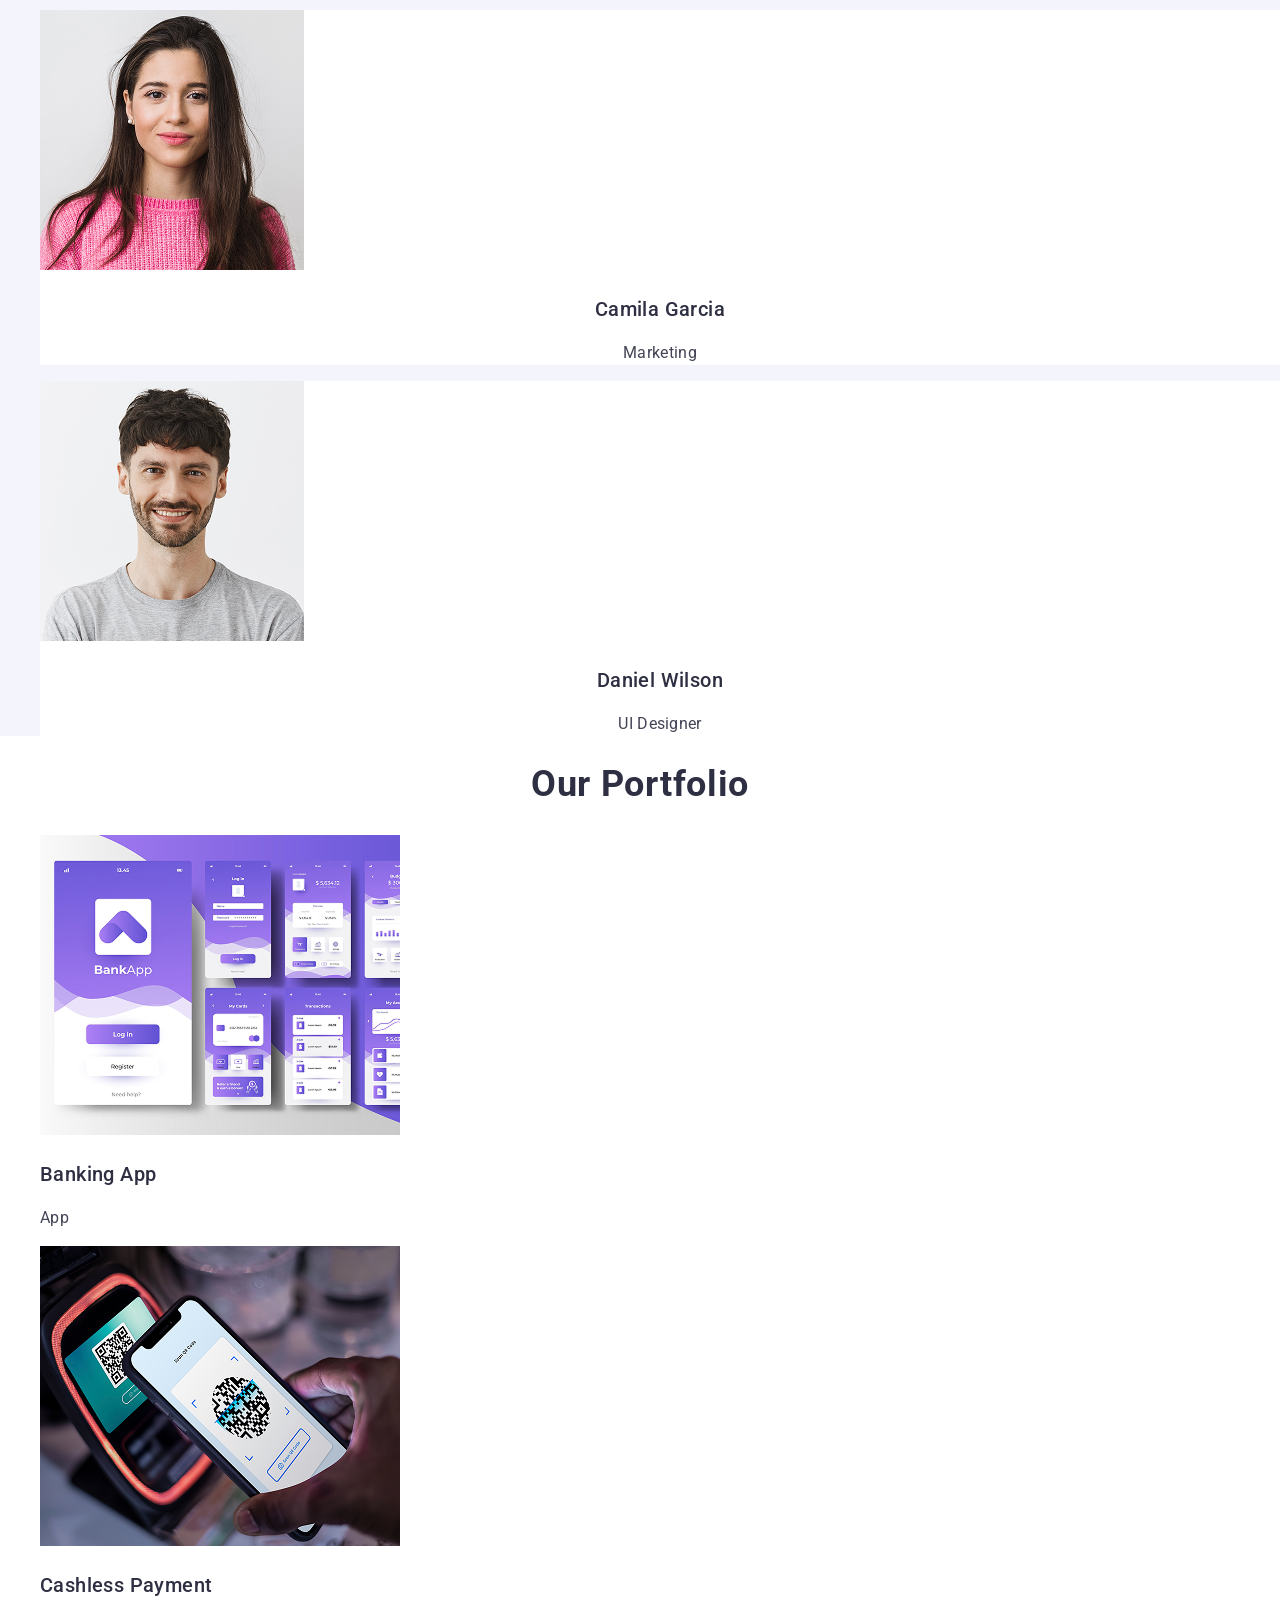
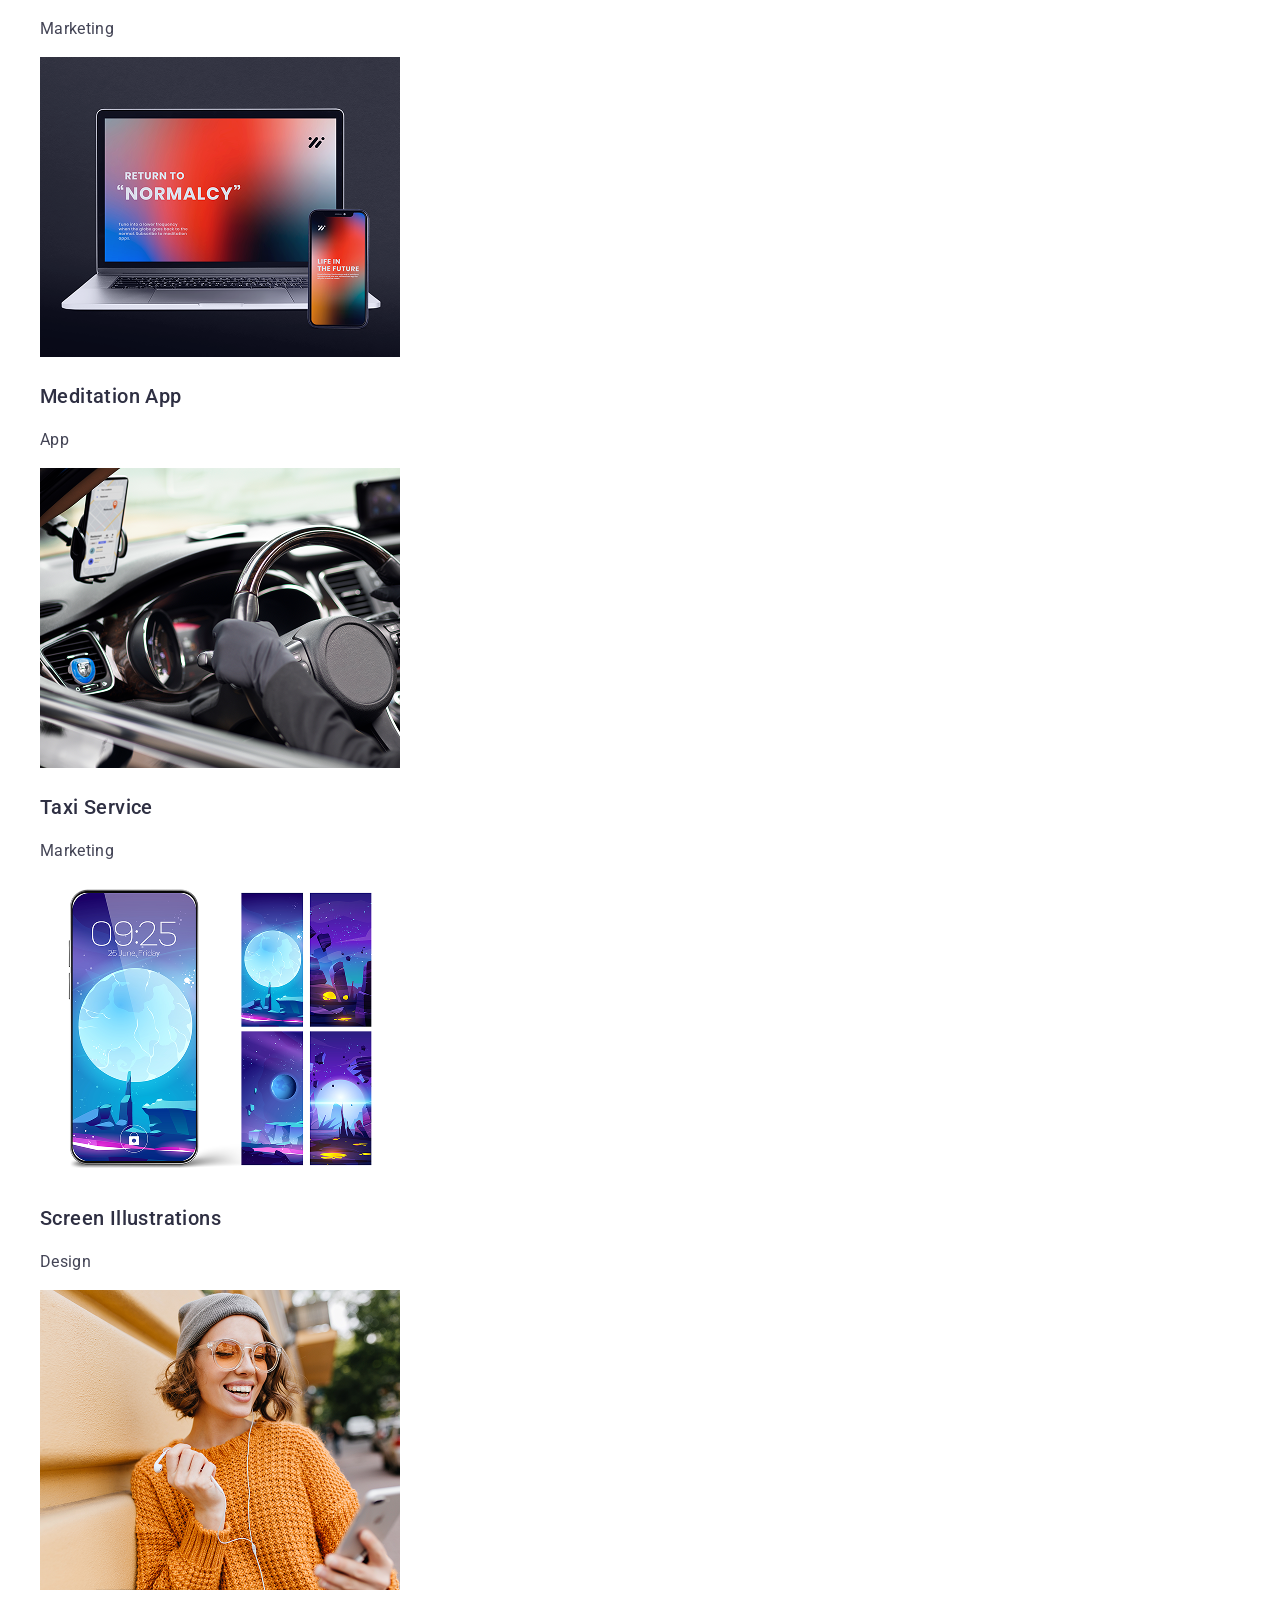
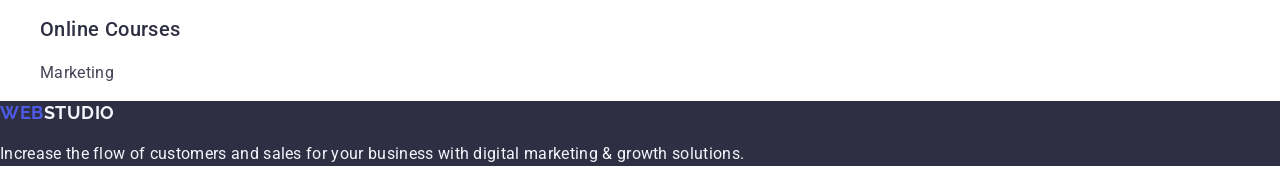
==== commit 562b926e: "Final" ====
--- a/index.html
+++ b/index.html
@@ -158,10 +158,13 @@
     <footer id="footer" class="footer">
         <div class="container">
 
-            <a href="./index.html" class="logo"><span class="logo-accent">Web</span>Studio</a>
+            <a href="./index.html" class="logo">
+                <span class="logo-accent">Web</span>Studio</a>
 
-            <p class="footer-text">Increase the flow of customers and sales for your business with digital marketing &
-                growth solutions.</p>
+            <p class="footer-text">
+                Increase the flow of customers and sales for your business with digital marketing & growth solutions.
+            </p>
+
         </div>
     </footer>
 
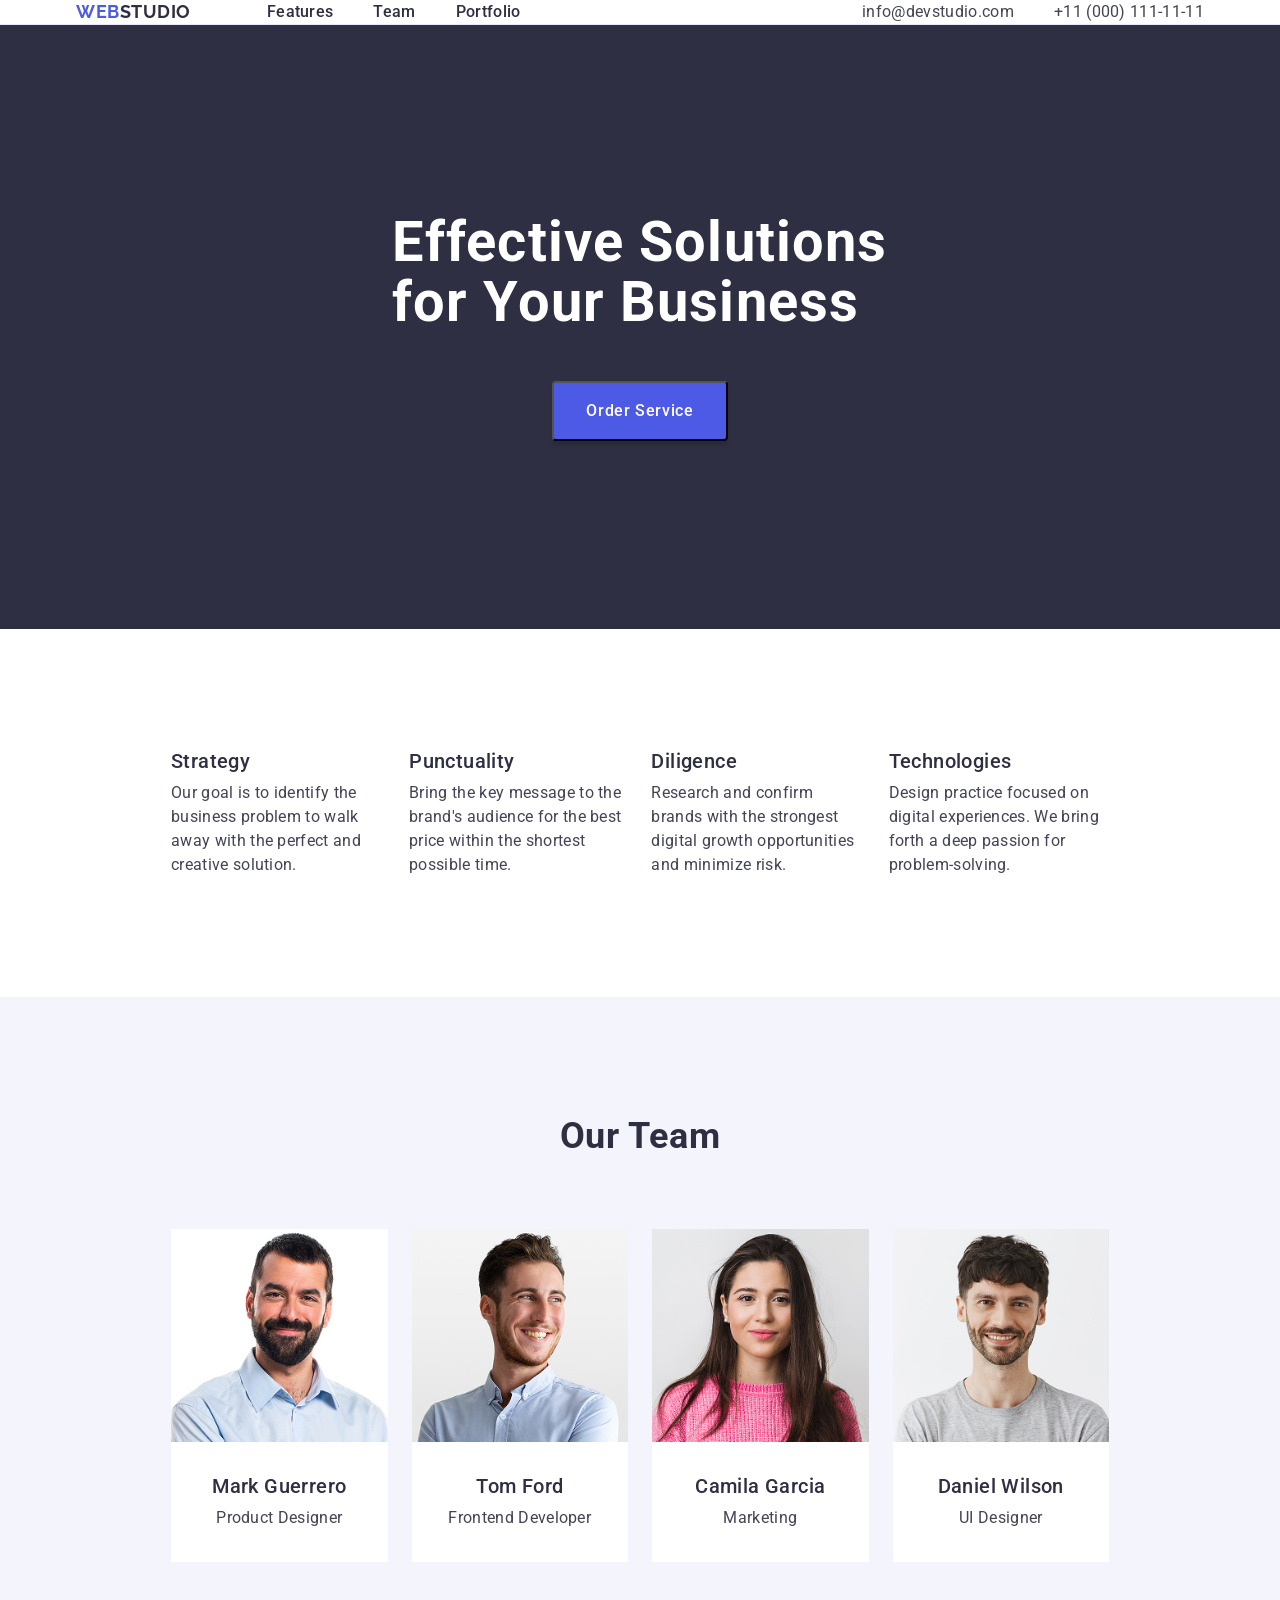
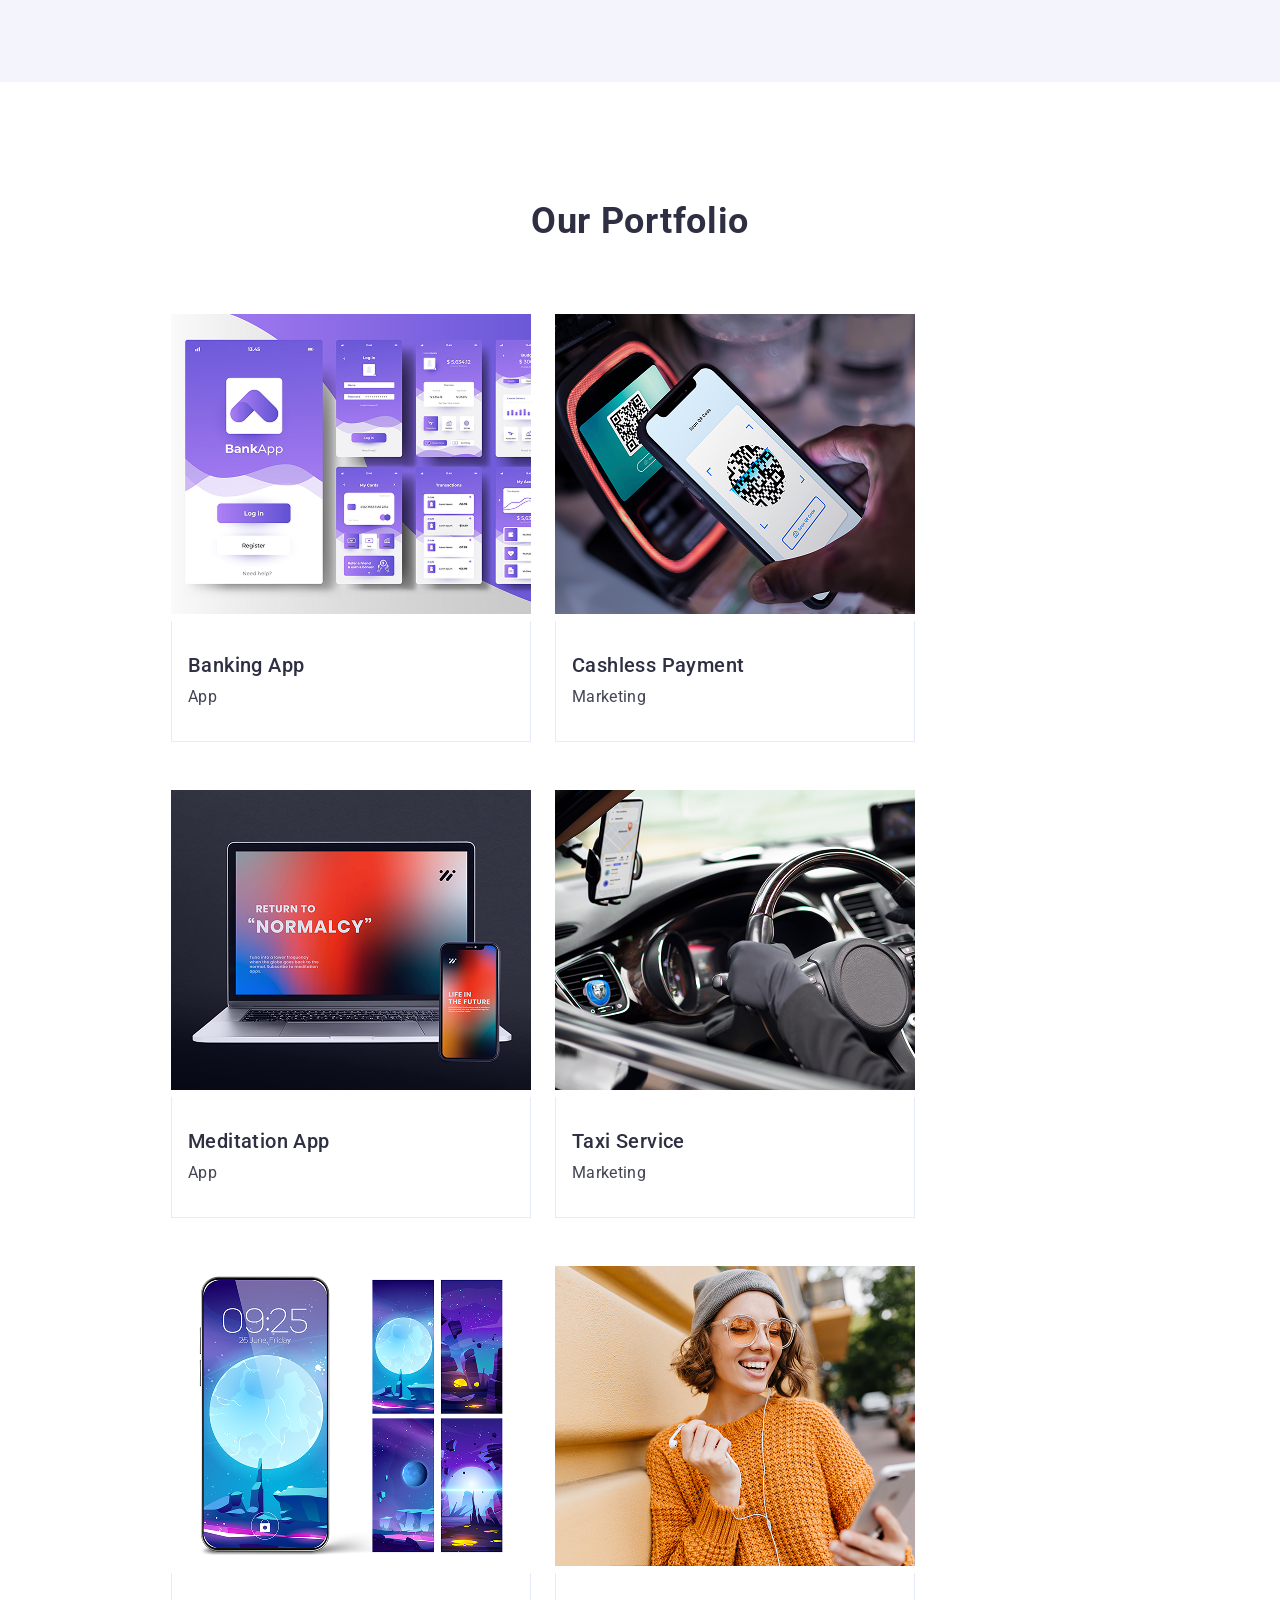
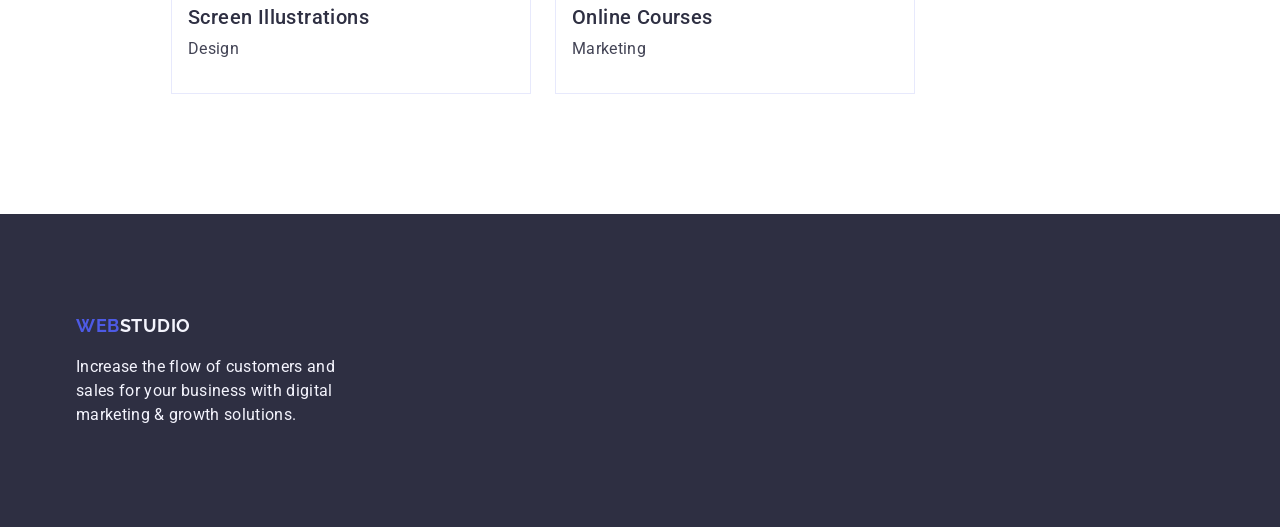
==== commit 55c6bd70: "home-work-3" ====
--- a/index.html
+++ b/index.html
@@ -1,4 +1,4 @@
-<!DOCTYPE html>
+<!Doctype html>
 <html lang="en">
 
 <head>
@@ -20,154 +20,183 @@
 </head>
 
 <body>
-
-    <header id="header">
-
-        <a href="./index.html" class="logo"><span class="logo-light">Web</span>Studio</a>
-
-        <nav class="navigation">
-            <ul>
-                <li><a href="#features" class="nav-link">Features</a></li>
-                <li><a href="#team" class="nav-link">Team</a></li>
-                <li><a href="#portfolio" class="nav-link">Portfolio</a></li>
-            </ul>
-        </nav>
-
-        <address>
-            <ul>
-                <li>
-                    <a href="mailto:info@devstudio.com" class="contact-link">info@devstudio.com</a>
-                </li>
-                <li>
-                    <a href="tel:+110001111111" class="contact-link">+11 (000) 111-11-11</a>
-                </li>
-            </ul>
-        </address>
+    <header id="header" class="header">
+        <div class="header-container container">
+            <a class="logo" href="./index.html">
+                <span class="logo-web">Web</span><span class="logo-studio">Studio</span>
+            </a>
+            <nav class="menu-nav">
+                <ul class="menu-nav-link">
+                    <li>
+                        <a href="#features" class="menu-nav-links">Features</a>
+                    </li>
+                    <li>
+                        <a href="#team" class="menu-nav-links">Team</a>
+                    </li>
+                    <li>
+                        <a href="#portfolio" class="menu-nav-links">Portfolio</a>
+                    </li>
+                </ul>
+            </nav>
+            <address class="contacts">
+                <ul class="contacts-list">
+                    <li>
+                        <a href="mailto:info@devstudio.com" class="menu-nav-links">info@devstudio.com</a>
+                    </li>
+                    <li>
+                        <a href="tel:+110001111111" class="menu-nav-links">+11 (000) 111-11-11</a>
+                    </li>
+                </ul>
+            </address>
+        </div>
     </header>
-
     <main>
-        <section id="hero" class="hero-body">
-            <h1 class="hero-title">Effective Solutions
-                for Your Business</h1>
-
-            <button type="button" class="hero-button">Order Service</button>
-        </section>
-
-        <section id="features">
-            <h2>Our features</h2>
-            <ul>
-                <li>
-                    <h3 class="block-title">Strategy</h3>
-                    <p class="block-text">Our goal is to identify the business problem to walk away with the perfect and
-                        creative solution.
-                    </p>
-                </li>
-                <li>
-                    <h3 class="block-title">Punctuality</h3>
-                    <p class="block-text">Bring the key message to the brand's audience for the best price within the
-                        shortest possible
-                        time.</p>
-                </li>
-                <li>
-                    <h3 class="block-title">Diligence</h3>
-                    <p class="block-text">Research and confirm brands with the strongest digital growth opportunities
-                        and minimize risk.
-                    </p>
-                </li>
-                <li>
-                    <h3 class="block-title">Technologies</h3>
-                    <p class="block-text">Design practice focused on digital experiences. We bring forth a deep passion
-                        for
-                        problem-solving.</p>
-                </li>
-            </ul>
-        </section>
-
-        <section id="team" class="team">
-            <h2 class="section-title">Our Team</h2>
-            <ul class="team-list">
-                <li class="team-item">
-                    <img src="./images/team-1.jpg" alt="Mark Guerrero, Product Designer" width="264">
-
-                    <h3 class="block-title">Mark Guerrero</h3>
-
-                    <p class="block-text">Product Designer</p>
-                </li>
-                <li class="team-item">
-                    <img src="./images/team-2.jpg" alt="Tom Ford, Frontend Developer" width="264">
-
-                    <h3 class="block-title">Tom Ford</h3>
-
-                    <p class="block-text">Frontend Developer</p>
-                </li>
-                <li class="team-item">
-                    <img src="./images/team-3.jpg" alt="Camila Garcia, Marketing" width="264">
-
-                    <h3 class="block-title">Camila Garcia</h3>
-
-                    <p class="block-text">Marketing</p>
-                </li>
-                <li class="team-item">
-                    <img src="./images/team-4.jpg" alt="Daniel Wilson, UI Designer" width="264">
-
-                    <h3 class="block-title">Daniel Wilson</h3>
-
-                    <p class="block-text">UI Designer</p>
-                </li>
-            </ul>
-        </section>
-
-        <section id="portfolio">
-            <h2 class="section-title">Our Portfolio</h2>
-            <ul>
-                <li>
-                    <img src="./images/Portfolio-1.jpg.png" alt="Banking App" width="360" height="300">
-                    <h3 class="block-title">Banking App</h3>
-                    <p class="block-text">App</p>
-                </li>
-                <li>
-                    <img src="./images/Portfolio-2.jpg.png" alt="Cashless Payment" width="360" height="300">
-                    <h3 class="block-title">Cashless Payment</h3>
-                    <p class="block-text">Marketing</p>
-                </li>
-                <li>
-                    <img src="./images/Portfolio-3.jpg.png" alt="Meditation App" width="360" height="300">
-                    <h3 class="block-title">Meditation App</h3>
-                    <p class="block-text">App</p>
-                </li>
-                <li>
-                    <img src="./images/Portfolio-4.jpg.png" alt="Taxi Service" width="360" height="300">
-                    <h3 class="block-title">Taxi Service</h3>
-                    <p class="block-text">Marketing</p>
-                </li>
-                <li>
-                    <img src="./images/Portfolio-5.jpg.png" alt="Screen Illustrations" width="360" height="300">
-                    <h3 class="block-title">Screen Illustrations</h3>
-                    <p class="block-text">Design</p>
-                </li>
-                <li>
-                    <img src="./images/Portfolio-6.jpg.png" alt="Online Courses" width="360" height="300">
-                    <h3 class="block-title">Online Courses</h3>
-                    <p class="block-text">Marketing</p>
-                </li>
-            </ul>
-
+        <section id="hero" class="hero section">
+            <div class="hero-container container">
+                <h1 class="hero-text">Effective Solutions for Your Business</h1>
+                <button type="button" class="hero-button">Order Service</button>
+            </div>
+        </section>
+        <section id="features" class="features section">
+            <div class="features-container container">
+                <h2 class="sr-only">Our features</h2>
+                <ul class="features-list">
+                    <li class="features-item">
+                        <h3 class="features-heading">Strategy</h3>
+                        <p class="features-text">
+                            Our goal is to identify the business problem to walk away with the perfect and creative
+                            solution.
+                        </p>
+                    </li>
+                    <li class="features-item">
+                        <h3 class="features-heading">Punctuality</h3>
+                        <p class="features-text">
+                            Bring the key message to the brand's audience for the best price within the shortest
+                            possible time.
+                        </p>
+                    </li>
+                    <li class="features-item">
+                        <h3 class="features-heading">Diligence</h3>
+                        <p class="features-text">
+                            Research and confirm brands with the strongest digital growth opportunities and minimize
+                            risk.
+                        </p>
+                    </li>
+                    <li class="features-item">
+                        <h3 class="features-heading">Technologies</h3>
+                        <p class="features-text">
+                            Design practice focused on digital experiences. We bring forth a deep passion for
+                            problem-solving.
+                        </p>
+                    </li>
+                </ul>
+            </div>
+        </section>
+        <section id="team" class="team section">
+            <div class="team-container container">
+                <h2 class="heading">Our Team</h2>
+                <ul class="section-team">
+                    <li class="team-png">
+                        <img class="img-team" src="./images/team-1.jpg" alt="Mark Guerrero Product Designer" width="264"
+                            height="260" />
+                        <div class="team-content">
+                            <h3 class="team-heading">Mark Guerrero</h3>
+                            <p class="team-text">Product Designer</p>
+                        </div>
+                    </li>
+                    <li class="team-png">
+                        <img class="img-team" src="./images/team-2.jpg" alt="Tom Ford Frontend Developer" width="264"
+                            height="260" />
+                        <div class="team-content">
+                            <h3 class="team-heading">Tom Ford</h3>
+                            <p class="team-text">Frontend Developer</p>
+                        </div>
+                    </li>
+                    <li class="team-png">
+                        <img class="img-team" src="./images/team-3.jpg" alt="Camila Garcia Marketing" width="264"
+                            height="260" />
+                        <div class="team-content">
+                            <h3 class="team-heading">Camila Garcia</h3>
+                            <p class="team-text">Marketing</p>
+                        </div>
+                    </li>
+                    <li class="team-png">
+                        <img class="img-team" src="./images/team-4.jpg" alt="Daniel Wilson UI Designer" width="264"
+                            height="260" />
+                        <div class="team-content">
+                            <h3 class="team-heading">Daniel Wilson</h3>
+                            <p class="team-text">UI Designer</p>
+                        </div>
+                    </li>
+                </ul>
+            </div>
+        </section>
+        <section id="portfolio" class="portfolio section">
+            <div class="portfolio-container container">
+                <h2 class="heading">Our Portfolio</h2>
+                <ul class="section-portfolio">
+                    <li class="portfolio-png">
+                        <img class="img-portfolio" src="./images/Portfolio-1.jpg.png" alt="Application tabs" width="360"
+                            height="300" />
+                        <div class="portfolio-content">
+                            <h3 class="portfolio-head">Banking App</h3>
+                            <p class="portfolio-text">App</p>
+                        </div>
+                    </li>
+                    <li class="portfolio-png">
+                        <img class="img-portfolio" src="./images/Portfolio-2.jpg.png" alt="Telephone near the terminal"
+                            width="360" height="300" />
+                        <div class="portfolio-content">
+                            <h3 class="portfolio-head">Cashless Payment</h3>
+                            <p class="portfolio-text">Marketing</p>
+                        </div>
+                    </li>
+                    <li class="portfolio-png">
+                        <img class="img-portfolio" src="./images/Portfolio-3.jpg.png" alt="Laptop and smartphone"
+                            width="360" height="300" />
+                        <div class="portfolio-content">
+                            <h3 class="portfolio-head">Meditation App</h3>
+                            <p class="portfolio-text">App</p>
+                        </div>
+                    </li>
+                    <li class="portfolio-png">
+                        <img class="img-portfolio" src="./images/Portfolio-4.jpg.png"
+                            alt="A driver in a car with a phone" width="360" height="300" />
+                        <div class="portfolio-content">
+                            <h3 class="portfolio-head">Taxi Service</h3>
+                            <p class="portfolio-text">Marketing</p>
+                        </div>
+                    </li>
+                    <li class="portfolio-png">
+                        <img class="img-portfolio" src="./images/Portfolio-5.jpg.png" alt="Different phone wallpapers"
+                            width="360" height="300" />
+                        <div class="portfolio-content">
+                            <h3 class="portfolio-head">Screen Illustrations</h3>
+                            <p class="portfolio-text">Design</p>
+                        </div>
+                    </li>
+                    <li class="portfolio-png">
+                        <img class="img-portfolio" src="./images/Portfolio-6.jpg.png"
+                            alt="Girl with headphones and a phone" width="360" height="300" />
+                        <div class="portfolio-content">
+                            <h3 class="portfolio-head">Online Courses</h3>
+                            <p class="portfolio-text">Marketing</p>
+                        </div>
+                    </li>
+                </ul>
+            </div>
         </section>
     </main>
-
     <footer id="footer" class="footer">
-        <div class="container">
-
-            <a href="./index.html" class="logo">
-                <span class="logo-accent">Web</span>Studio</a>
-
+        <div class="footer-container container">
+            <a class="logo" href="./index.html"><span class="logo-web">Web</span><span
+                    class="logo-studio-white">Studio</span>
+            </a>
             <p class="footer-text">
                 Increase the flow of customers and sales for your business with digital marketing & growth solutions.
             </p>
-
         </div>
     </footer>
-
 </body>
 
 </html>
